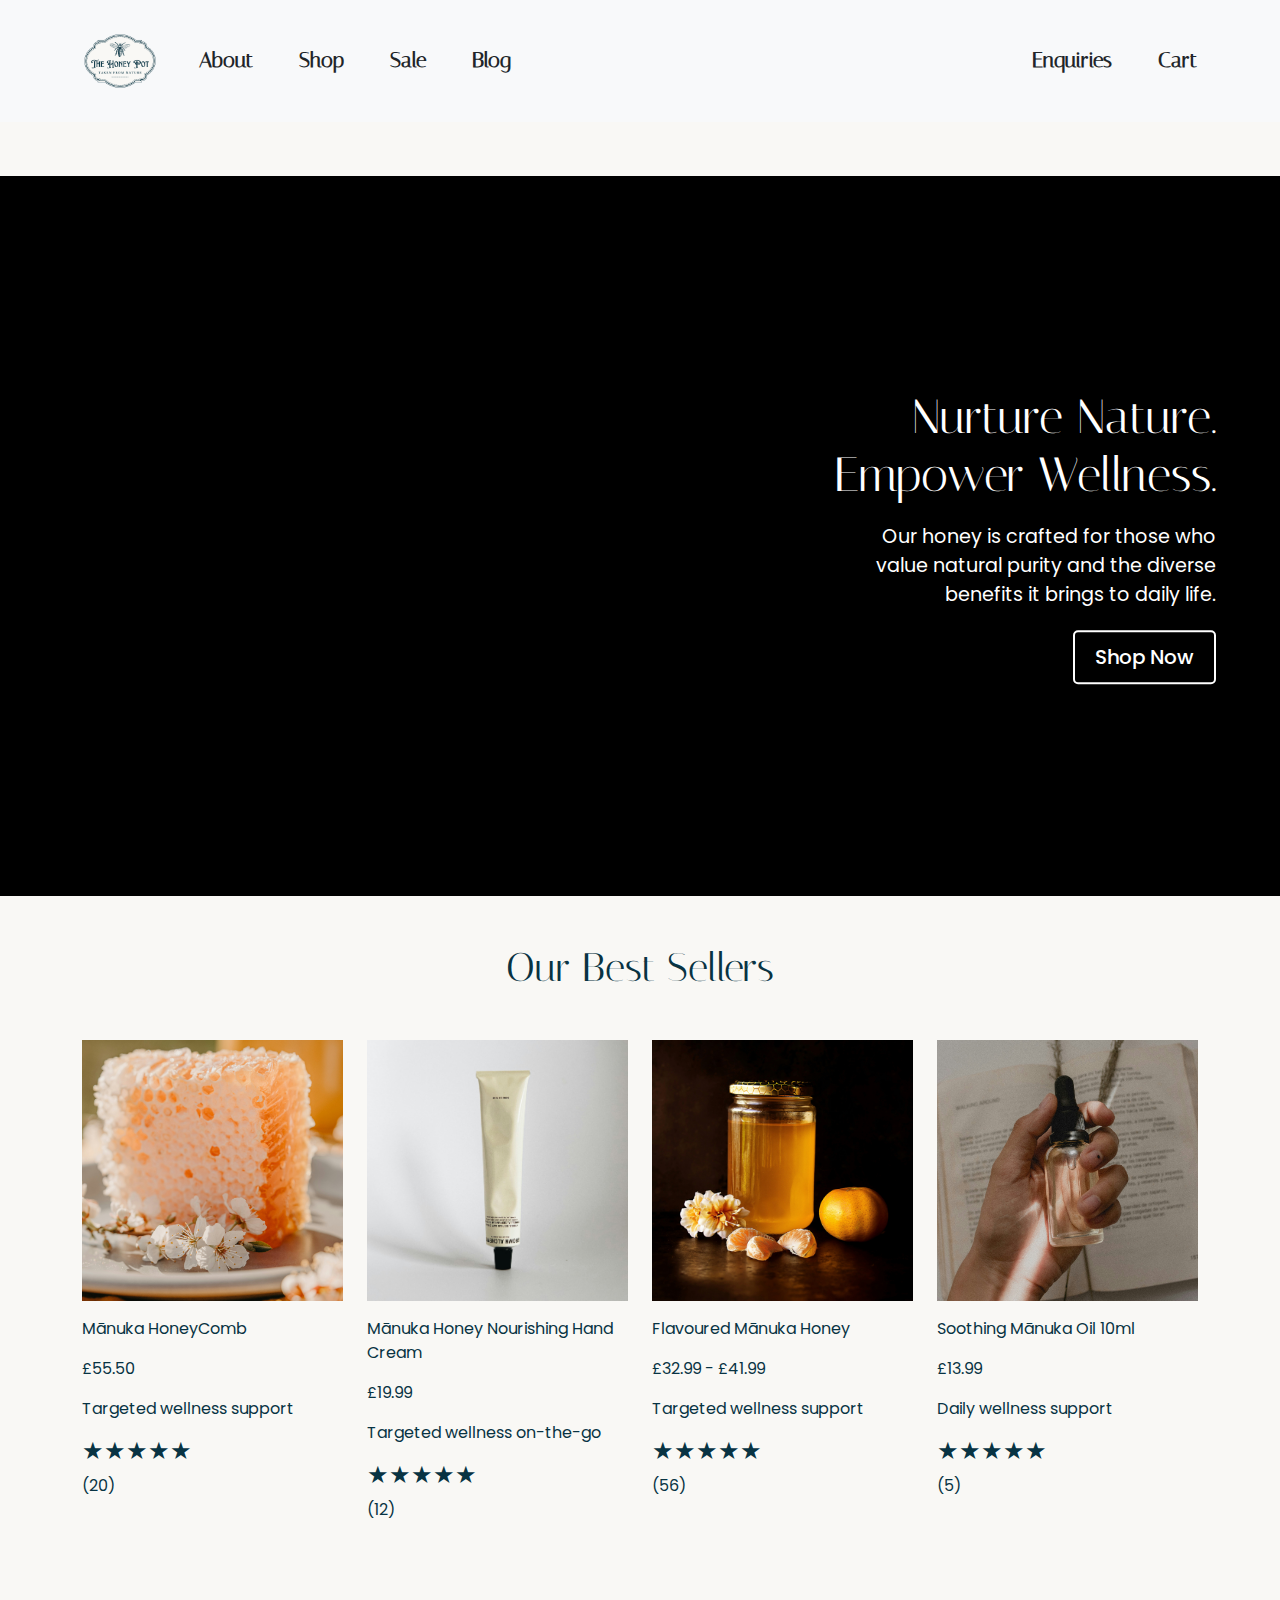
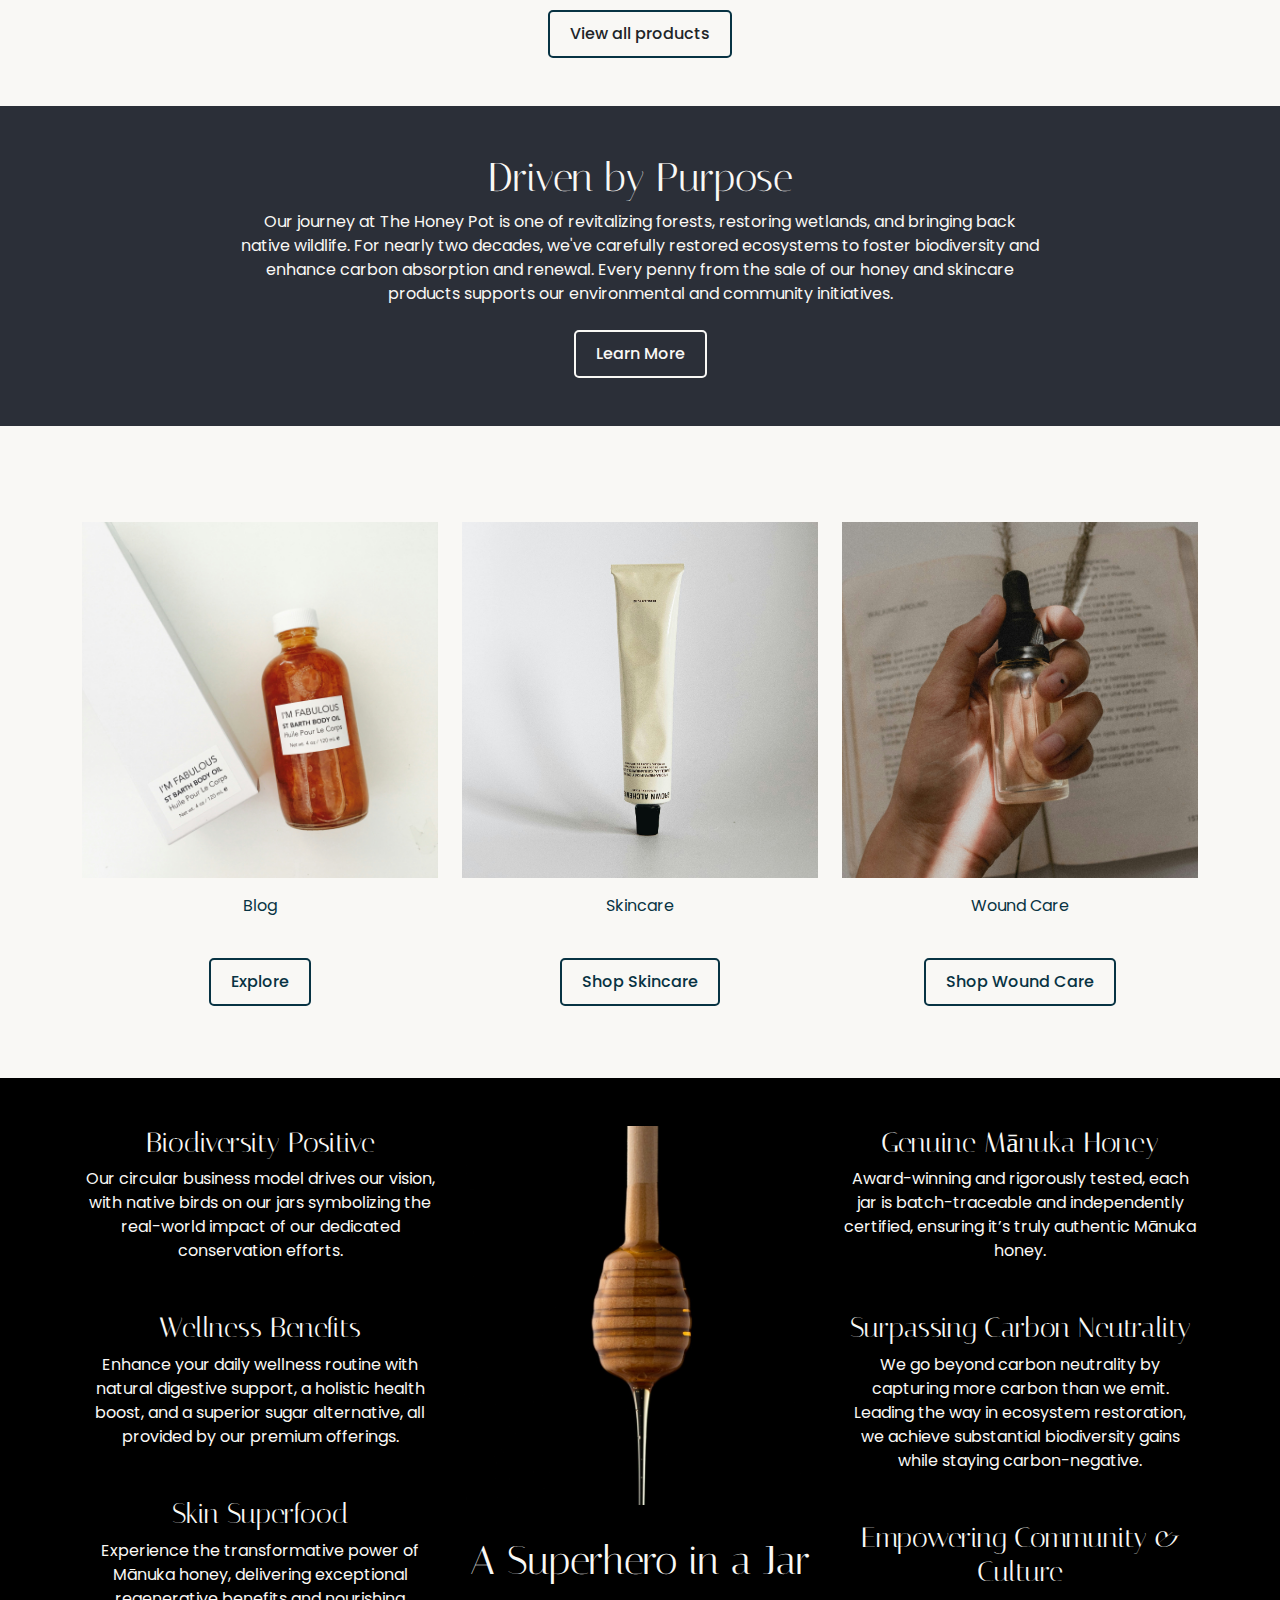
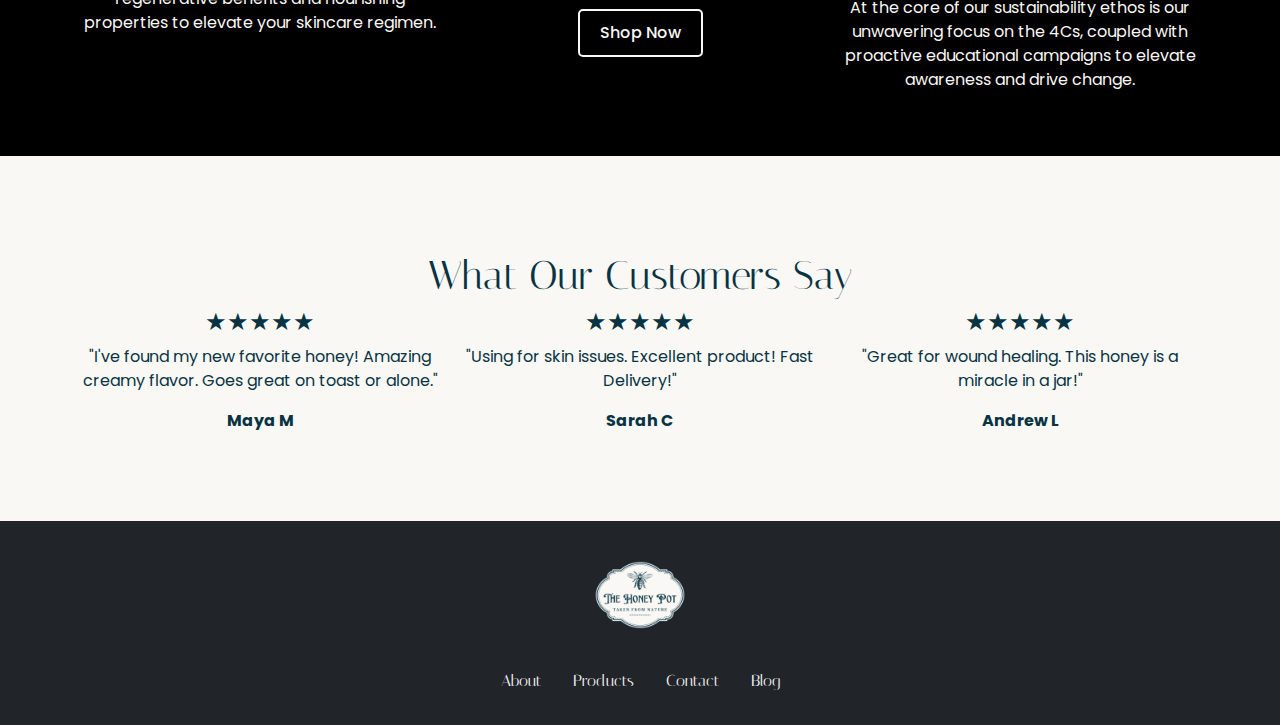
==== index.html @ 795b51a8 "Update index.html" ====
<!DOCTYPE html>
<html lang="en">

<head>
    <meta charset="UTF-8">
    <meta name="viewport" content="width=device-width, initial-scale=1.0">
    <link rel="icon" href="transparent-bee.png" type="image/png">
    <title>The Honey Pot</title>
    <link href="https://cdn.jsdelivr.net/npm/bootstrap@5.3.0/dist/css/bootstrap.min.css" rel="stylesheet">
    <link href="https://cdn.jsdelivr.net/npm/bootstrap-icons/font/bootstrap-icons.css" rel="stylesheet">
    <link rel="stylesheet" href="styles-global.css">
    <link rel="stylesheet" href="styles-home.css">
</head>

<body>
    <header class="bg-light fixed-top py-3">
        <nav class="navbar navbar-expand-lg container">
            <a class="navbar-brand" href="index.html">
                <img src="vintage-transparent.png" alt="Logo" class="img-fluid">
            </a>
            <button class="navbar-toggler" type="button" data-bs-toggle="collapse" data-bs-target="#navbarNav" aria-controls="navbarNav" aria-expanded="false" aria-label="Toggle navigation">
                <span class="navbar-toggler-icon"></span>
            </button>
            <div class="collapse navbar-collapse" id="navbarNav">
                <ul class="navbar-nav me-auto">
                    <li class="nav-item"><a class="nav-link text-dark" href="About.html"><strong>About</strong></a></li>
                    <li class="nav-item"><a class="nav-link text-dark" href="#shop"><strong>Shop</strong></a></li>
                    <li class="nav-item"><a class="nav-link text-dark" href="sale.html"><strong>Sale</strong></a></li>
                    <li class="nav-item"><a class="nav-link text-dark" href="FP.html"><strong>Blog</strong></a></li>
                </ul>
                <ul class="navbar-nav ms-auto">
                    <li class="nav-item"><a class="nav-link text-dark" href="Enquiries.html"><strong>Enquiries</strong></a></li>
                    <li class="nav-item"><a class="nav-link text-dark" href="cart.html"><strong>Cart</strong></a></li>
                </ul>
            </div>
        </nav>
    </header>
    
    <main class="mt-5 pt-5">
        
        <!-- Hero Section -->
        <section id="hero-section" class="video-hero">
            <video autoplay loop muted playsinline class="video-element">
                <source src="honey.mp4" type="video/mp4">
                Your browser does not support the video tag.
            </video>
            <div class="overlay-content">
                <h1>Nurture Nature. Empower Wellness.</h1>
                <p>Our honey is crafted for those who value natural purity and the diverse benefits it brings to daily life.</p>
                <button class="transparent-button">Shop Now</button>
            </div>
        </section>

        <!-- Best Sellers Section -->
<section id="shop" class="container text-center py-5">
    <h1 class="mb-4">Our Best Sellers</h1>
    <div class="row mt-5">
        <div class="col-md-3 mb-4 text-start product-container">
            <img src="honeycomb.jpg" alt="Manuka Honey" class="img-fluid">
            <p class="mt-3">Mānuka HoneyComb</p>
            <p>£55.50</p>
            <p>Targeted wellness support</p>
            <h4>★★★★★</h4><p>(20)</p>
        </div>
        <div class="col-md-3 mb-4 text-start product-container">
            <img src="images/hand-cream.jpg" alt="Kanuka Honey" class="img-fluid">
            <p class="mt-3">Mānuka Honey Nourishing Hand Cream</p>
            <p>£19.99</p>
            <p>Targeted wellness on-the-go</p>
            <h4>★★★★★</h4><p>(12)</p>
        </div>
        <div class="col-md-3 mb-4 text-start product-container">
            <img src="images/flavoured-honey.jpg" alt="Manuka Honey UMF 10+" class="img-fluid">
            <p class="mt-3">Flavoured Mānuka Honey</p>
            <p>£32.99 - £41.99</p>
            <p>Targeted wellness support</p>
            <h4>★★★★★</h4><p>(56)</p>
        </div>
        <div class="col-md-3 mb-4 text-start product-container">
            <img src="oil.jpg" alt="Manuka Oil" class="img-fluid">
            <p class="mt-3">Soothing Mānuka Oil 10ml</p>
            <p>£13.99</p>
            <p>Daily wellness support</p>
            <h4>★★★★★</h4><p>(5)</p>
        </div>
    </div>
    <div class="row mt-4">
        <div class="col-12">
            <button class="best-sellers-button mt-4">
                <a href="shop.html" class="text-decoration-none text-dark">View all products</a>
            </button>               
        </div>
    </div>
</section>

        <!-- Driven by Purpose Section -->
        <section id="driven-by-purpose" class="py-5">
            <div class="container">
                <h1>Driven by Purpose</h1>
                <p>
                    Our journey at The Honey Pot is one of revitalizing forests, restoring wetlands, and bringing back native wildlife.
                    For nearly two decades, we've carefully restored ecosystems to foster biodiversity and enhance carbon absorption
                    and renewal. Every penny from the sale of our honey and skincare products supports our environmental and community
                    initiatives.
                </p>
                <button class="purpose-button mt-4">Learn More</button>
            </div>
        </section> 

        <!-- Categories Section -->
<section id="categories" class="container text-center py-5 mt-5">
    <div class="row justify-content-center">
        <div class="col-md-4 mb-4 product-container">
            <img src="images/blog.jpg" alt="Blog" class="img-fluid">
            <p class="mt-3">Blog</p>
            <button class="transparent-button mt-4">Explore</button>
        </div>
        <div class="col-md-4 mb-4 product-container">
            <img src="hand-cream.jpg" alt="Skincare" class="img-fluid">
            <p class="mt-3">Skincare</p>
            <button class="transparent-button mt-4">Shop Skincare</button>
        </div>
        <div class="col-md-4 mb-4 product-container">
            <img src="oil.jpg" alt="Wound Care" class="img-fluid">
            <p class="mt-3">Wound Care</p>
            <button class="transparent-button mt-4">Shop Wound Care</button>
        </div>
    </div>
</section>


        <!-- Combined Features Section -->
        <section id="features" class="bg-dark text-light py-5">
            <div class="container">
                <div class="row text-center">
                    <div class="col-md-4">
                        <h3>Biodiversity Positive</h3>
                        <p>Our circular business model drives our vision, with native birds on our jars symbolizing the real-world impact of our dedicated conservation efforts.    </p>
                        
                        <h3 class="mt-5">Wellness Benefits</h3>
                        <p>Enhance your daily wellness routine with natural digestive support, a holistic health boost, and a superior sugar alternative, all provided by our premium offerings.</p>

                        <h3 class="mt-5">Skin Superfood</h3>
                        <p>Experience the transformative power of Mānuka honey, delivering exceptional regenerative benefits and nourishing properties to elevate your skincare regimen.</p>
                    </div>

                    <div class="col-md-4">
                        <img src="images/honey-drip.jpg" alt="Honey Jar" class="img-fluid mb-3"> <!-- Center Image -->
                        <h1 class="mt-3">A Superhero in a Jar</h1>
                        <button class="feature-button mt-3">Shop Now</button>
                    </div>

                    <div class="col-md-4">
                        <h3>Genuine Mānuka Honey</h3>
                        <p>Award-winning and rigorously tested, each jar is batch-traceable and independently certified, ensuring it’s truly authentic Mānuka honey.</p>
                        
                        <h3 class="mt-5">Surpassing Carbon Neutrality</h3>
                        <p>We go beyond carbon neutrality by capturing more carbon than we emit. Leading the way in ecosystem restoration, we achieve substantial biodiversity gains while staying carbon-negative.</p>

                        <h3 class="mt-5">Empowering Community & Culture</h3>
                        <p>At the core of our sustainability ethos is our unwavering focus on the 4Cs, coupled with proactive educational campaigns to elevate awareness and drive change.</p>
                    </div>
                </div>
            </div>
        </section>

        <!-- Reviews Section -->
        <section id="reviews" class="container text-center py-5 mt-5">
            <h1>What Our Customers Say</h1>
            <div class="row">
                <div class="col-md-4 mb-4">
                    <h4>★★★★★</h4>
                    <p>"I've found my new favorite honey! Amazing creamy flavor. Goes great on toast or alone."</p>
                    <p><strong>Maya M</strong></p>
                </div>
                <div class="col-md-4 mb-4">
                    <h4>★★★★★</h4>
                    <p>"Using for skin issues. Excellent product! Fast Delivery!"</p>
                    <p><strong>Sarah C</strong></p>
                </div>
                <div class="col-md-4 mb-4">
                    <h4>★★★★★</h4>
                    <p>"Great for wound healing. This honey is a miracle in a jar!"</p>
                    <p><strong>Andrew L</strong></p>
                </div>
            </div>
        </section>
    </main>

    <footer class="bg-dark text-light py-4">
        <div class="container text-center">
            <img src="images/vintage-transparent.png" alt="Company Logo" class="img-fluid mb-3" style="max-width: 100px;">
            <ul class="nav justify-content-center">
                <li class="nav-item"><a class="nav-link text-light" href="About.html">About</a></li>
                <li class="nav-item"><a class="nav-link text-light" href="#shop">Products</a></li>
                <li class="nav-item"><a class="nav-link text-light" href="Enquiries.html">Contact</a></li>
                <li class="nav-item"><a class="nav-link text-light" href="FP.html">Blog</a></li>
            </ul>
        </div>
    </footer>

    <script src="https://cdn.jsdelivr.net/npm/bootstrap@5.3.0/dist/js/bootstrap.bundle.min.js"></script>
    <script src="script.js"></script>
</body>

</html>
---- styles-global.css ----
@import url('https://fonts.googleapis.com/css2?family=Italiana:wght@400;700&display=swap');
@import url('https://fonts.googleapis.com/css2?family=Poppins:wght@400;600&family=Italiana:wght@400;700&display=swap');

* {
    margin: 0;
    padding: 0;
    box-sizing: border-box;
}

/* Global Font Changes */
body {
    font-family: 'Italiana', serif; /* Italiana for body text */
    color: #083343;
    background-color: #f9f8f5;
    padding-top: 80px; /* Adjust this value based on the actual height of your navbar */
}

/* Font adjustments for paragraphs */
p {
    font-family: 'Poppins', sans-serif; /* Set Poppins for all p tags */
}

/* Button styles with Poppins font */
button, .best-sellers-button, .transparent-button, .feature-button, .purpose-button {
    font-family: 'Poppins', sans-serif; /* Poppins for button text */
    font-size: 16px; /* Ensure button text is legible */
    font-weight: 500; /* Ensure buttons have a medium weight */
}

/* Header Navigation Bar Styling */
header {
    background-color: #f9f8f5;
    z-index: 1000; /* Ensure header is above other elements */
}

header .navbar {
    display: flex;
    justify-content: space-between;
    align-items: center;
    max-width: 1200px;
    margin: 0 auto;
    padding: 0 20px;
}

header .navbar-toggler {
    margin-right: 20px;
}

header .navbar-brand img {
    max-height: 80px;
    width: auto;
    margin-left: 20px;
}

header .navbar-nav {
    align-items: center;
    text-align: center;
}

header .navbar-nav li {
    margin: 0 15px;
}

header .navbar-nav li a {
    color: #083343;
    text-decoration: none;
    font-size: 1.3em;
    transition: color 0.3s ease;
}

header .navbar-nav li a:hover {
    color: #2b7a78;
}

/* Video Hero Section Styling */
.video-hero {
    position: relative;
    width: 100%;
    height: 0;
    padding-bottom: 56.25%; /* This maintains a 16:9 aspect ratio */
    overflow: hidden;
    background-color: #000; /* Fallback color in case the video doesn't load */
}

.video-element {
    position: absolute;
    top: 50%;
    left: 50%;
    width: 100%;
    height: 100%;
    object-fit: cover;
    transform: translate(-50%, -50%);
    clip-path: inset(0px 0px 40px 0px); /* Adjust the bottom value (40px) to hide the watermark */
    z-index: 1;
}

/* Full-Image Overlay for Hero Section */
.video-hero::before {
    content: '';
    position: absolute;
    top: 0;
    left: 0;
    width: 100%;
    height: 100%;
    background: rgba(0, 0, 0, 0.4); /* Semi-transparent black overlay */
    z-index: 2;
}

.overlay-content {
    position: absolute;
    top: 50%;
    right: 5%;
    transform: translateY(-50%);
    color: white;
    text-align: right;
    z-index: 3; /* Above the overlay */
    max-width: 30%;
}

.overlay-content h1 {
    font-size: 3rem;
    margin-bottom: 20px;
    font-weight: 400;
}

.overlay-content p {
    font-size: 1.2rem;
    margin-bottom: 20px;
    line-height: 1.5;
}

.overlay-content button {
    padding: 10px 20px;
    font-size: 1.25rem;
    border: 2px solid white;
    background-color: transparent;
    color: white;
    cursor: pointer;
    transition: background-color 0.3s, color 0.3s;
    font-family: 'Poppins', sans-serif; /* Poppins for button text */
}

.overlay-content button:hover {
    background-color: white;
    color: black;
    border: none;
}

/* Best Sellers Button Styling */
.best-sellers-button {
    background-color: transparent;
    color: #083343;
    border: 2px solid #083343;
    padding: 10px 20px;
    border-radius: 5px;
    cursor: pointer;
    transition: background-color 0.3s, color 0.3s, border-color 0.3s;
    font-family: 'Poppins', sans-serif; /* Poppins for button text */
}

.best-sellers-button:hover {
    background-color: #083343;
    color: #f9f8f5;
    border: 2px solid #083343;
}

/* Transparent Button Styling */
.transparent-button {
    background-color: transparent;
    color: #083343;
    border: 2px solid #083343;
    padding: 10px 20px;
    border-radius: 5px;
    cursor: pointer;
    transition: background-color 0.3s, color 0.3s, border-color 0.3s;
    font-family: 'Poppins', sans-serif; /* Poppins for button text */
}

.transparent-button:hover {
    background-color: #083343;
    color: #ffffff;
    border: 2px solid #083343;
}

/* Features Section Styling */
#features {
    background-color: #000000 !important; /* Black background with !important */
    color: #f9f8f5 !important; /* White text color */
    padding: 50px 0;
}

#features h3,
#features p {
    color: #f9f8f5; /* Set the text color to white */
}

#features .text-center img {
    max-width: 100%; /* Ensure the image does not exceed its container */
    height: auto;
}

/* Feature Button Styling */
.feature-button {
    background-color: transparent;
    color: #f9f8f5;
    border: 2px solid #f9f8f5;
    padding: 10px 20px;
    border-radius: 5px;
    cursor: pointer;
    transition: background-color 0.3s, color 0.3s, border-color 0.3s;
    font-family: 'Poppins', sans-serif; /* Poppins for button text */
}

.feature-button:hover {
    background-color: #083343;
    color: #f9f8f5;
    border: 2px solid #083343;
}

/* Driven by Purpose Section Styling */
#driven-by-purpose {
    background-color: #2b2f38 !important; /* Use the same dark background color as "A Journey with Nature" */
    color: #f9f8f5 !important; /* Light text color */
    padding: 50px 20px 0;
    text-align: center;
}

#driven-by-purpose p {
    max-width: 800px; /* Constrain paragraph width */
    margin: 0 auto; /* Center the paragraph */
}

/* Purpose Button Styling */
.purpose-button {
    background-color: transparent;
    color: #f9f8f5;
    border: 2px solid #f9f8f5;
    padding: 10px 20px;
    border-radius: 5px;
    cursor: pointer;
    transition: background-color 0.3s, color 0.3s, border-color 0.3s;
    font-family: 'Poppins', sans-serif; /* Poppins for button text */
}

.purpose-button:hover {
    background-color: #083343;
    color: #ffffff;
    border: 2px solid #083343;
}

/* Responsive Adjustments */
@media (max-width: 768px) {
    header .navbar {
        padding: 0 20px;
    }

    header .navbar-nav {
        flex-direction: column;
        align-items: center;
    }

    header .navbar-nav li {
        margin: 5px 0;
    }

    .overlay-content {
        max-width: 60%;
        right: 5%;
    }

    .overlay-content h1 {
        font-size: 2rem;
    }

    .overlay-content p {
        font-size: 1rem;
    }

    .overlay-content button {
        padding: 8px 16px;
        font-size: 1rem;
    }

    footer ul {
        flex-direction: column;
    }

    footer ul li {
        margin: 5px 0;
    }

    #features .text-center img {
        margin-bottom: 20px;
    }

    #features .text-start,
    #features .text-center {
        text-align: center;
        padding-bottom: 20px;
    }

    #driven-by-purpose .text-center {
        padding-bottom: 20px;
    }
}

@media (max-width: 480px) {
    .video-hero {
        padding-bottom: 75%; /* Adjusts to ensure video covers smaller screens */
    }

    .overlay-content {
        max-width: 90%;
        padding: 10px;
        right: 5%;
    }

    .overlay-content h1 {
        font-size: 1.5rem;
    }

    .overlay-content p {
        font-size: 0.875rem;
    }

    .overlay-content button {
        padding: 6px 12px;
        font-size: 0.875rem;
    }
    
    #features .row {
        margin-bottom: 30px;
    }

    #driven-by-purpose {
        padding: 30px 15px;
    }
}
---- styles-home.css ----
/* Home Page Hero Section */
#home-hero {
    background-image: url('home-hero.jpg');
    background-size: cover;
    background-position: center;
    height: 600px;
    display: flex;
    align-items: center;
    justify-content: center;
    color: #fff;
}

#home-hero h1 {
    font-size: 4em;
    text-align: center;
    padding: 20px;
    background-color: rgba(0, 0, 0, 0.5);
}

/* Home Page Features Section */
#home-features {
    padding: 50px 20px;
    background-color: #f9f8f5;
    text-align: center;
}

#home-features h2 {
    font-size: 2.5em;
    margin-bottom: 30px;
}

#home-features .feature {
    margin-bottom: 30px;
}

#home-features .feature img {
    width: 100%;
    height: auto;
}

/* Container for product images */
.product-container {
    position: relative; /* Ensure positioning context for the hover effect */
    overflow: hidden; /* Hide overflow when scaling */
}

/* Product images */
.product-container img {
    transition: transform 0.3s ease; /* Smooth transition for the scale effect */
}

/* Enlarge effect on hover */
.product-container:hover img {
    transform: scale(1.1); /* Scale image to 110% of its original size */
}

/* Home Page Responsive Adjustments */
@media (max-width: 768px) {
    #home-hero h1 {
        font-size: 2.5em;
    }
}

@media (max-width: 480px) {
    #home-hero h1 {
        font-size: 1.8em;
    }

    #home-features h2 {
        font-size: 2em;
    }
}

/* Responsive adjustments */
@media (max-width: 768px) {
    #home-hero .transparent-button,
    #home-features .transparent-button {
        font-size: 14px;
        padding: 8px 16px;
    }
}

@media (max-width: 480px) {
    #home-hero .transparent-button,
    #home-features .transparent-button {
        font-size: 12px;
        padding: 6px 12px;
    }
}
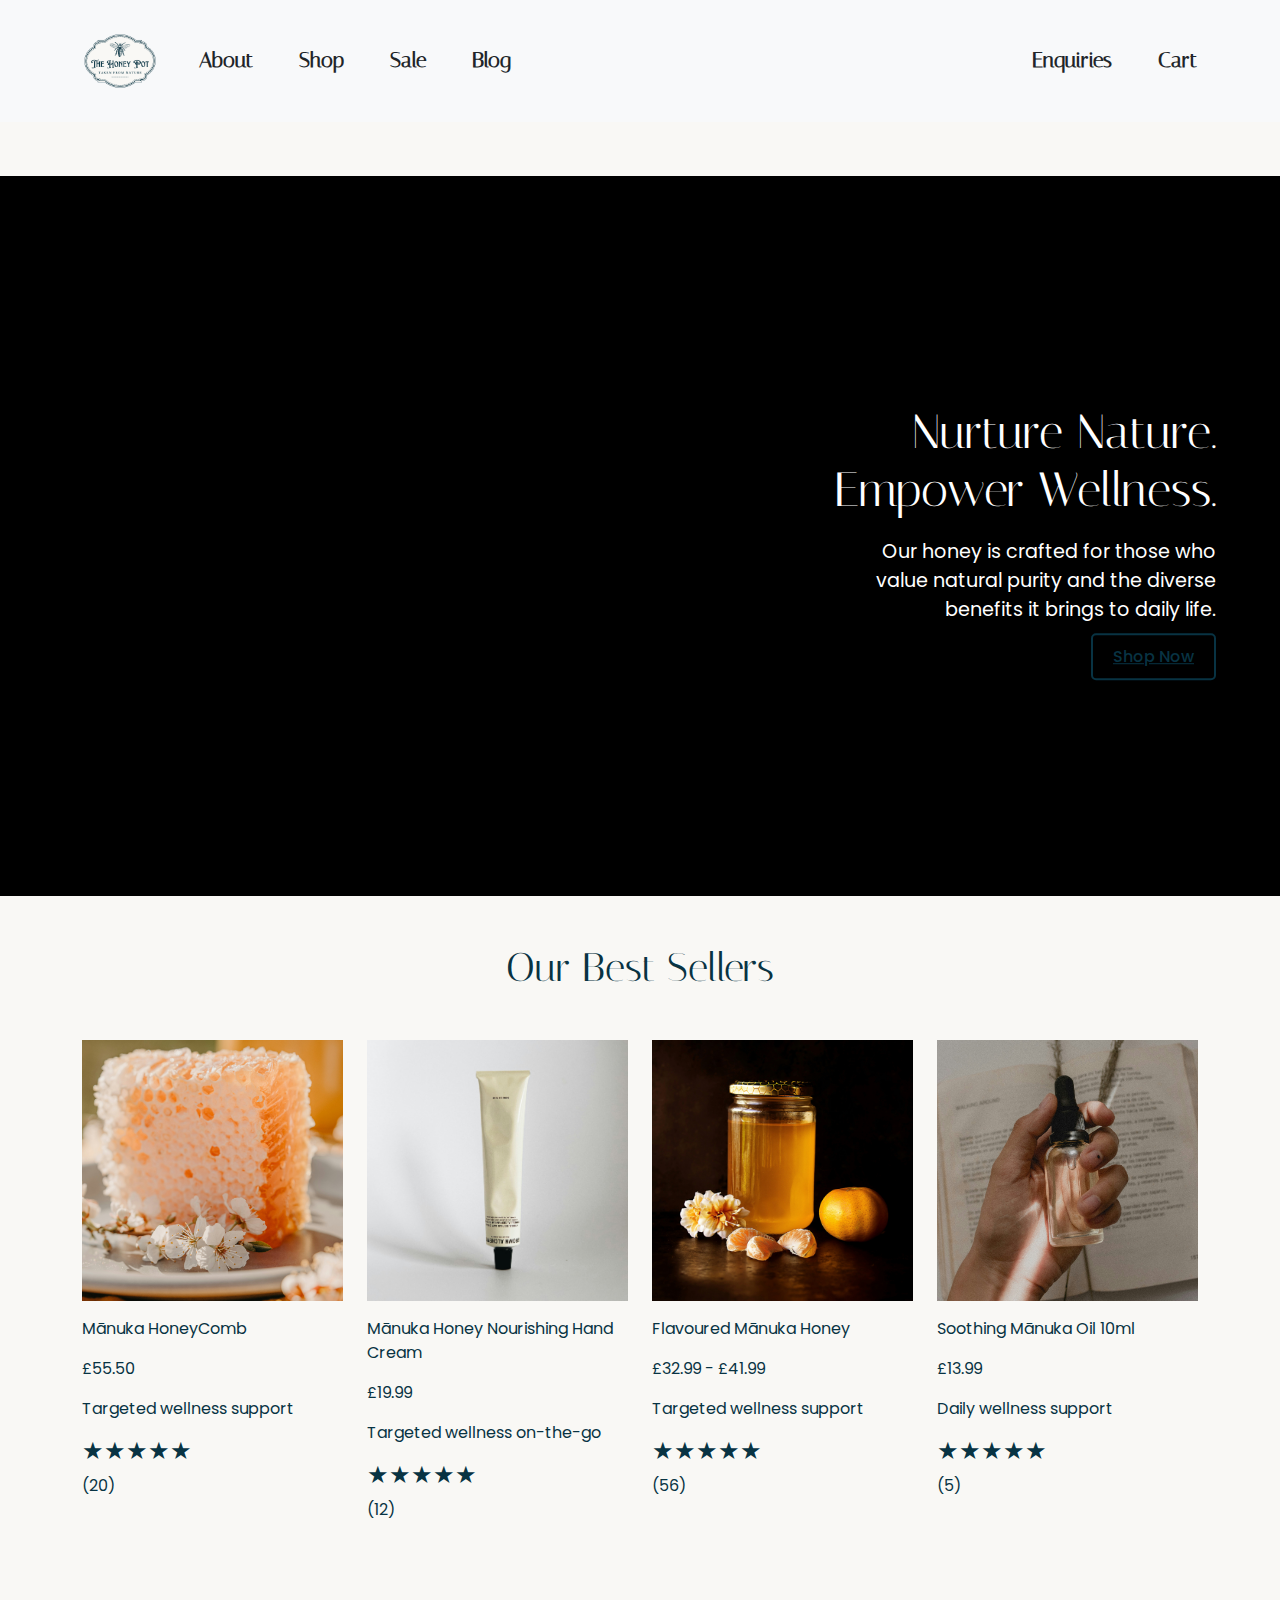
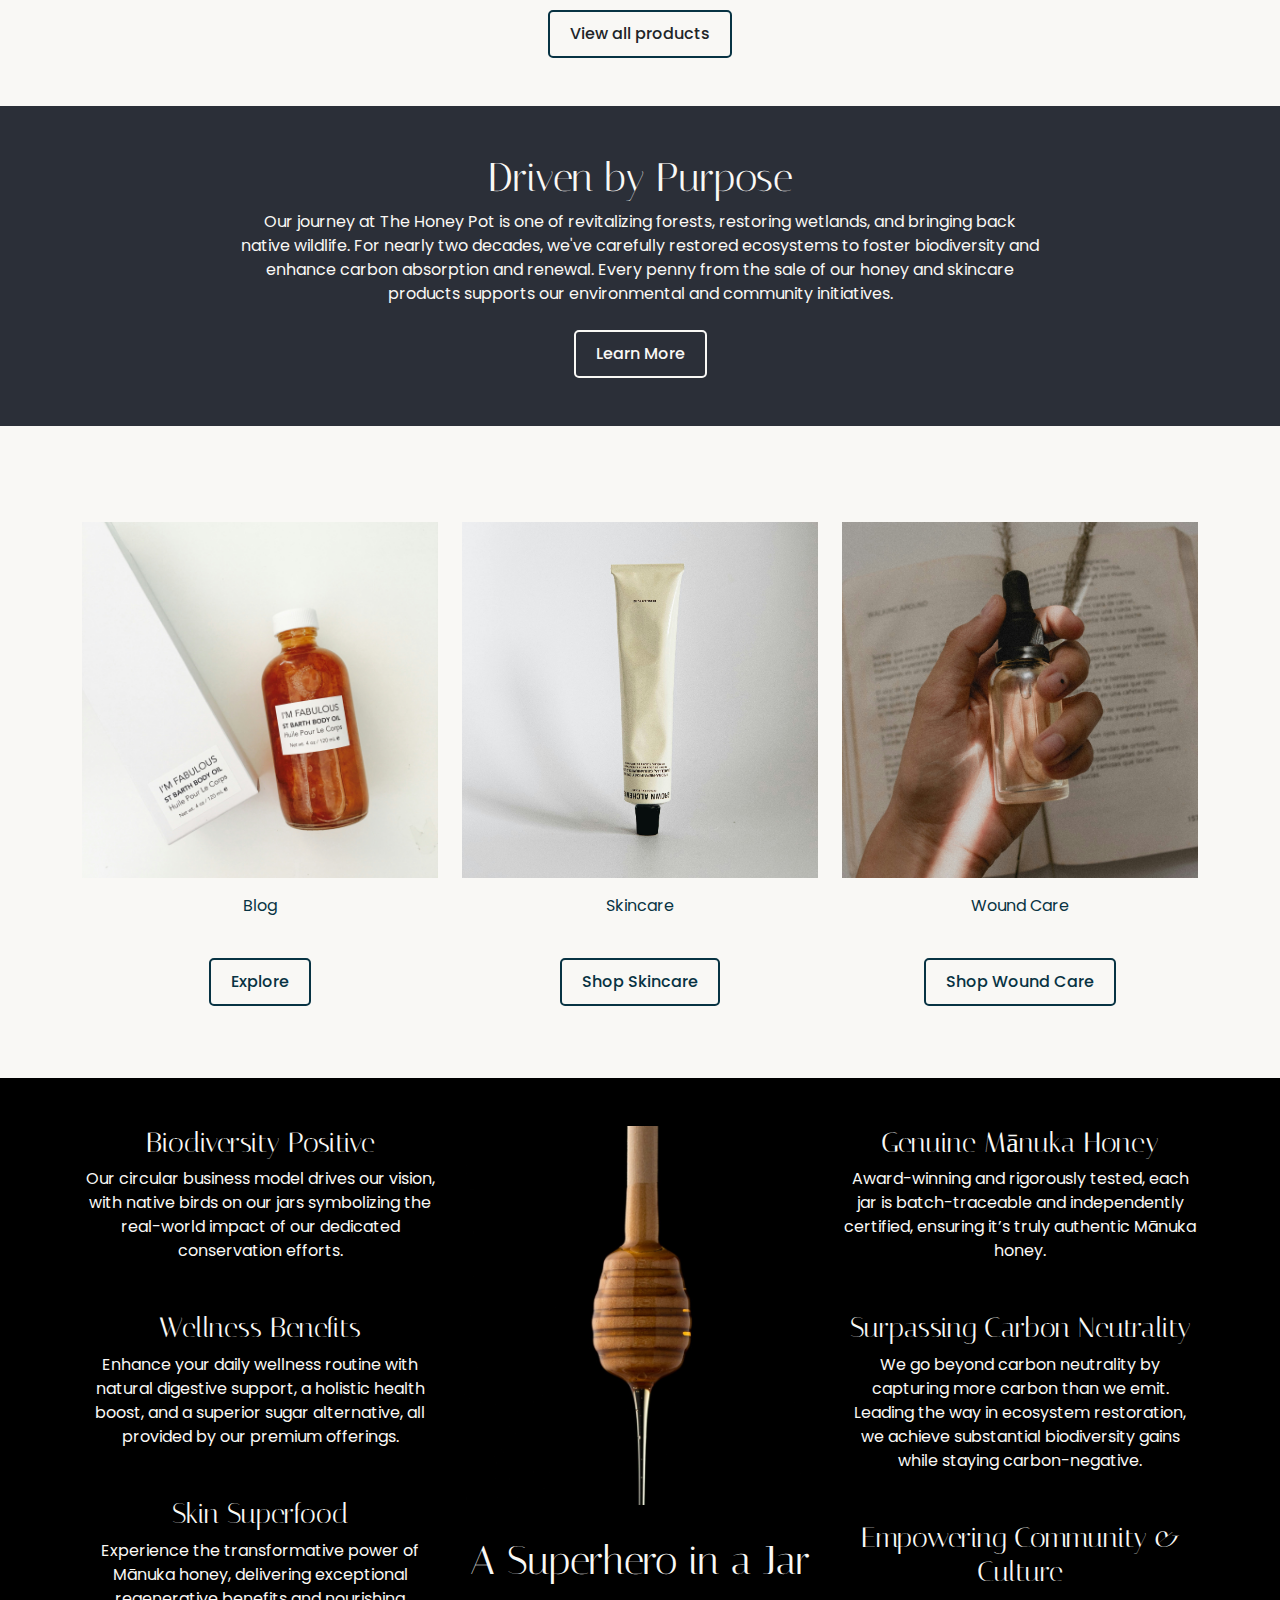
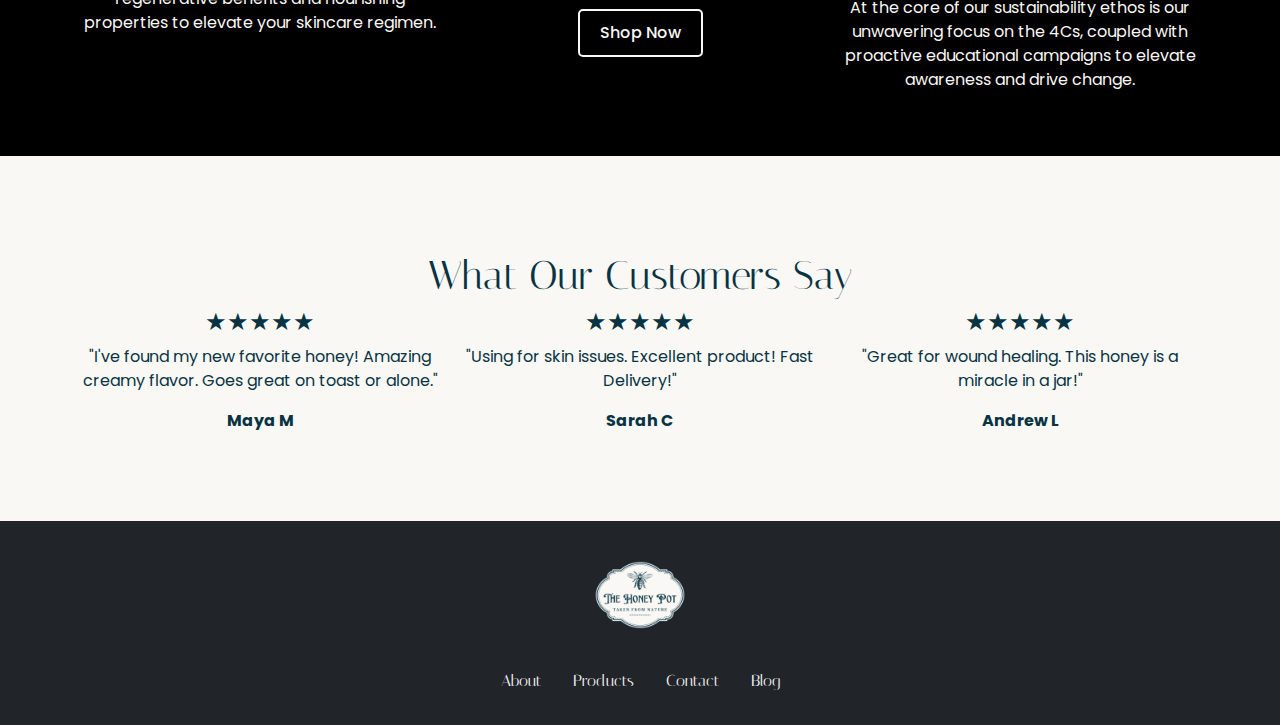
==== commit 0f027d5a: "Update index.html" ====
--- a/index.html
+++ b/index.html
@@ -4,7 +4,7 @@
 <head>
     <meta charset="UTF-8">
     <meta name="viewport" content="width=device-width, initial-scale=1.0">
-    <link rel="icon" href="transparent-bee.png" type="image/png">
+    <link rel="icon" href="images/transparent-bee.png" type="image/png">
     <title>The Honey Pot</title>
     <link href="https://cdn.jsdelivr.net/npm/bootstrap@5.3.0/dist/css/bootstrap.min.css" rel="stylesheet">
     <link href="https://cdn.jsdelivr.net/npm/bootstrap-icons/font/bootstrap-icons.css" rel="stylesheet">
@@ -16,7 +16,7 @@
     <header class="bg-light fixed-top py-3">
         <nav class="navbar navbar-expand-lg container">
             <a class="navbar-brand" href="index.html">
-                <img src="vintage-transparent.png" alt="Logo" class="img-fluid">
+                <img src="images/vintage-transparent.png" alt="Logo" class="img-fluid">
             </a>
             <button class="navbar-toggler" type="button" data-bs-toggle="collapse" data-bs-target="#navbarNav" aria-controls="navbarNav" aria-expanded="false" aria-label="Toggle navigation">
                 <span class="navbar-toggler-icon"></span>
@@ -47,7 +47,7 @@
             <div class="overlay-content">
                 <h1>Nurture Nature. Empower Wellness.</h1>
                 <p>Our honey is crafted for those who value natural purity and the diverse benefits it brings to daily life.</p>
-                <button class="transparent-button">Shop Now</button>
+            <a class="transparent-button" href="shop.html">Shop Now</a>
             </div>
         </section>
 
@@ -56,7 +56,7 @@
     <h1 class="mb-4">Our Best Sellers</h1>
     <div class="row mt-5">
         <div class="col-md-3 mb-4 text-start product-container">
-            <img src="honeycomb.jpg" alt="Manuka Honey" class="img-fluid">
+            <img src="images/honeycomb.jpg" alt="Manuka Honey" class="img-fluid">
             <p class="mt-3">Mānuka HoneyComb</p>
             <p>£55.50</p>
             <p>Targeted wellness support</p>
@@ -116,7 +116,7 @@
             <button class="transparent-button mt-4">Explore</button>
         </div>
         <div class="col-md-4 mb-4 product-container">
-            <img src="hand-cream.jpg" alt="Skincare" class="img-fluid">
+            <img src="images/hand-cream.jpg" alt="Skincare" class="img-fluid">
             <p class="mt-3">Skincare</p>
             <button class="transparent-button mt-4">Shop Skincare</button>
         </div>
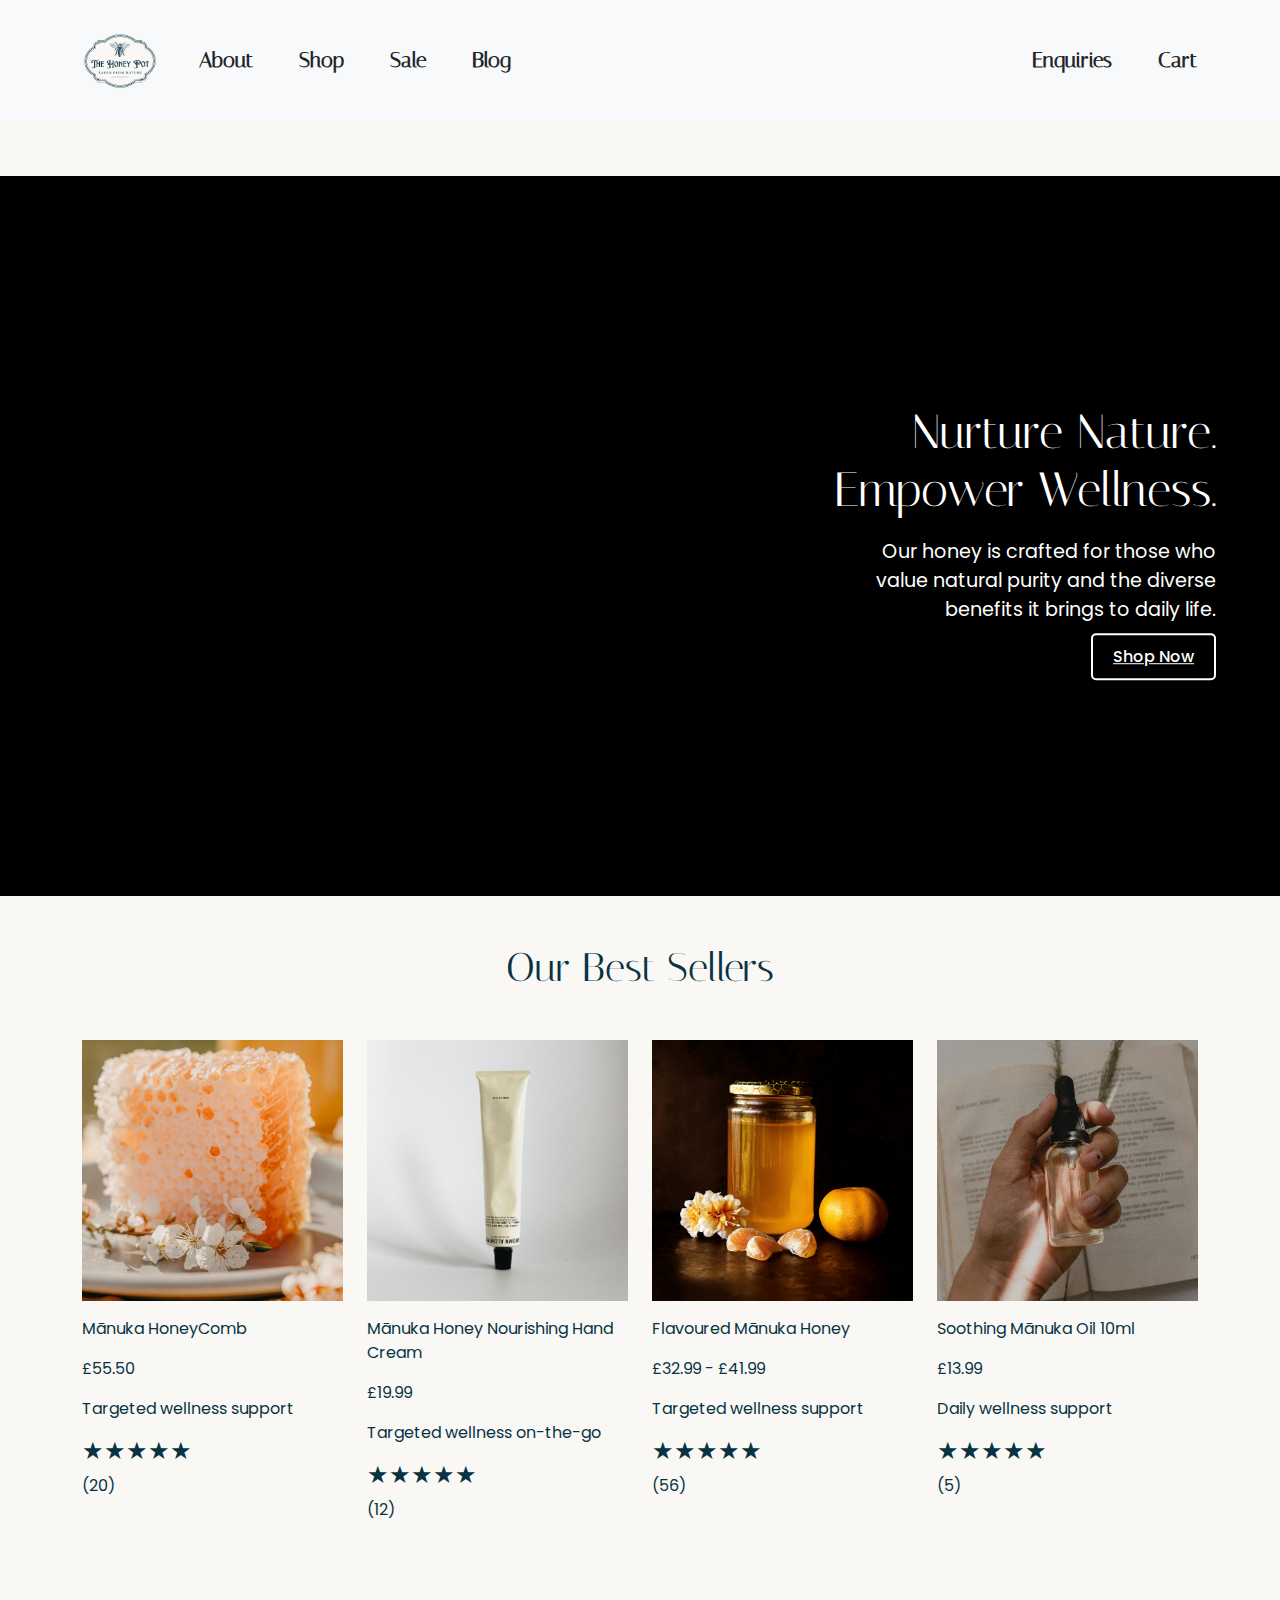
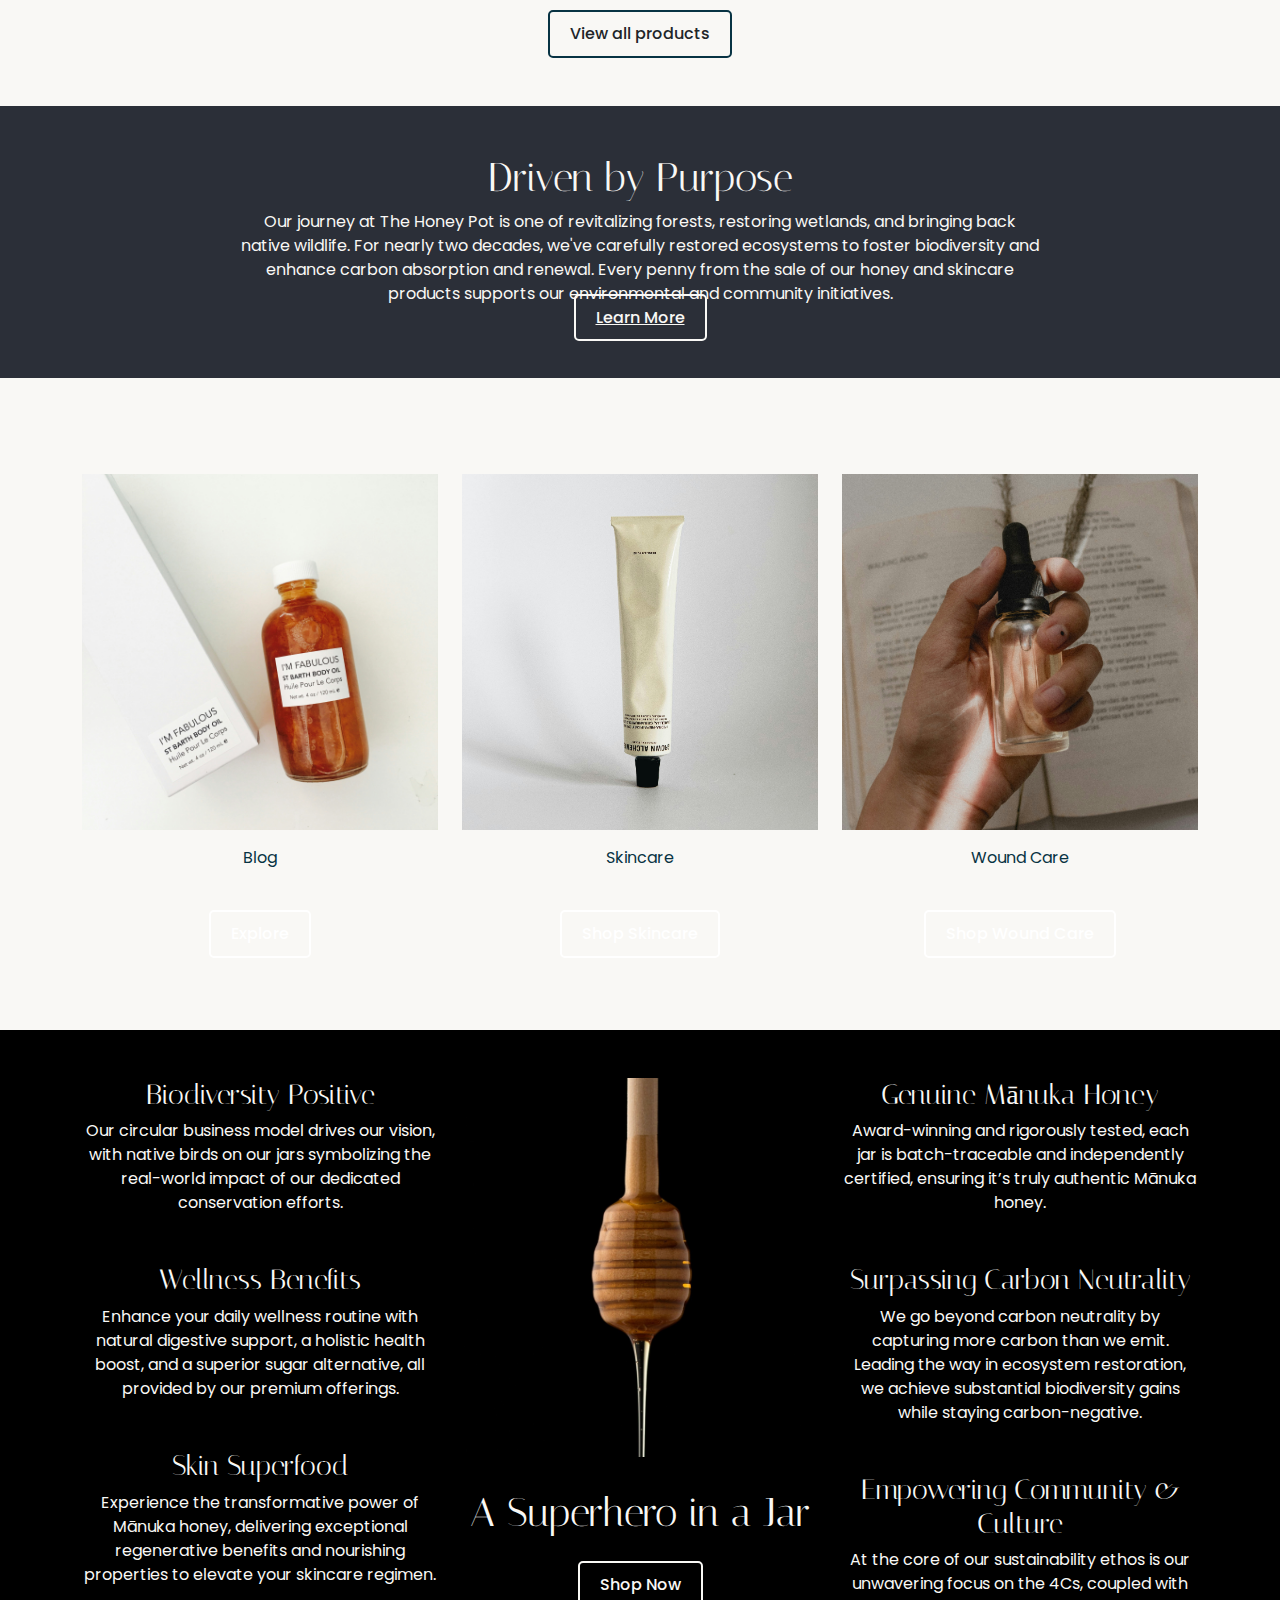
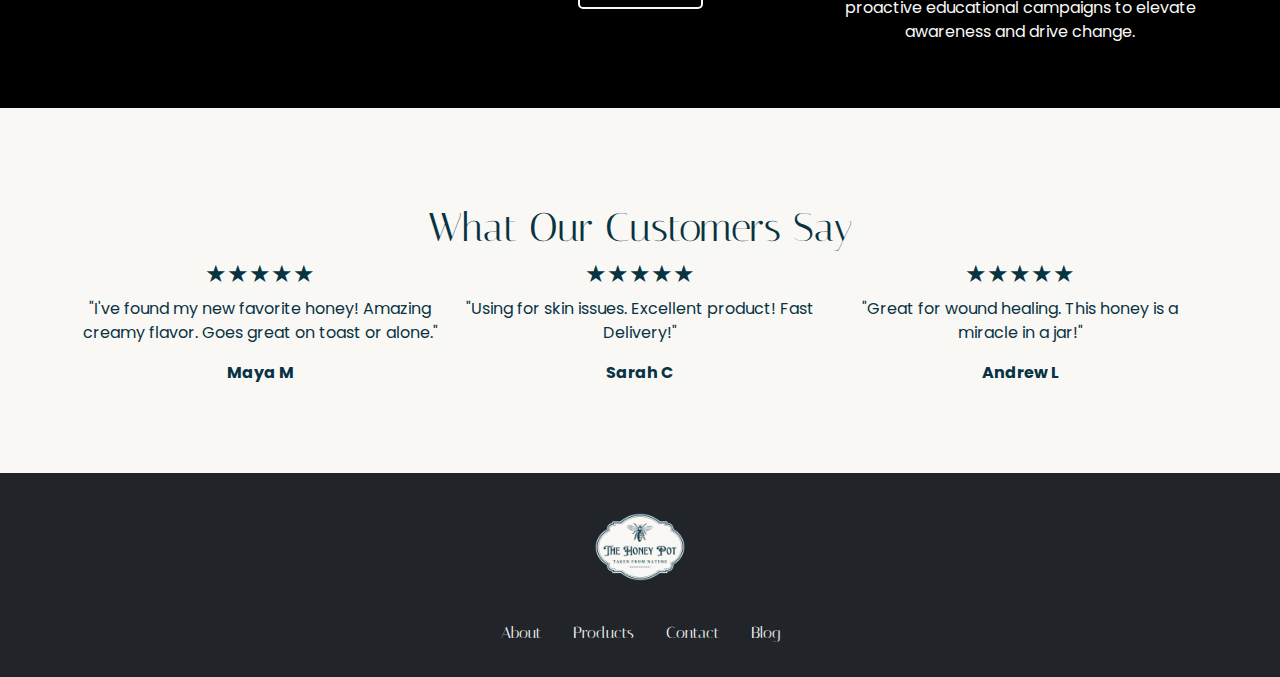
==== commit d7809a9d: "Update index.html" ====
--- a/index.html
+++ b/index.html
@@ -9,7 +9,7 @@
     <link href="https://cdn.jsdelivr.net/npm/bootstrap@5.3.0/dist/css/bootstrap.min.css" rel="stylesheet">
     <link href="https://cdn.jsdelivr.net/npm/bootstrap-icons/font/bootstrap-icons.css" rel="stylesheet">
     <link rel="stylesheet" href="styles-global.css">
-    <link rel="stylesheet" href="styles-home.css">
+    <link rel="stylesheet" href="styles-about.css">
 </head>
 
 <body>
@@ -103,7 +103,7 @@
                     and renewal. Every penny from the sale of our honey and skincare products supports our environmental and community
                     initiatives.
                 </p>
-                <button class="purpose-button mt-4">Learn More</button>
+                <a href="About.html" class="purpose-button mt-4">Learn More</a>
             </div>
         </section> 
 
--- a/styles-global.css
+++ b/styles-global.css
@@ -167,8 +167,8 @@
 /* Transparent Button Styling */
 .transparent-button {
     background-color: transparent;
-    color: #083343;
-    border: 2px solid #083343;
+    color: #ffffff;
+    border: 2px solid #ffffff;
     padding: 10px 20px;
     border-radius: 5px;
     cursor: pointer;
--- a/styles-about.css
+++ b/styles-about.css
@@ -0,0 +1,247 @@
+    /* Main Content Styling */
+    main {
+        margin-top: 130px; /* Adjust as needed for this specific page */
+    }
+
+    /* Hero Image Section */
+    #hero-image img {
+        width: 100%;
+        height: auto;
+        display: block;
+        object-fit: cover;
+    }
+
+    /* Text Sections */
+    .our-story {
+        background-color: #083343;
+        color: #f9f8f5;
+        padding: 100px 20px;
+        text-align: center;
+    }
+
+    .our-story h1, .text-section h2 {
+        font-size: 2.5em;
+        margin-bottom: 20px;
+        font-family: 'Italiana', serif; /* Italiana for headers */
+    }
+
+    .our-story p, .history-section p, .sustainability-section p {
+        font-family: 'Poppins', sans-serif; /* Set Poppins for all p tags */
+        font-size: 1.2em;
+        line-height: 1.6;
+        margin: 0 auto;
+        max-width: 800px;
+    }
+
+    /* Roots in Reverence  */
+    #roots-in-reverence {
+        background-color: #FFFFFF;
+        color: #083343;
+        padding: 100px 20px;
+        text-align: center;
+    }
+
+    /* Guadians of the Earth Section */
+    #guardians-of-earth {
+        background-color: #083343;
+        color: #f9f8f5;
+        padding: 100px 20px;
+        text-align: center
+    }
+
+    #roots-in-reverence h1, #guardians-of-earth h1 {
+        font-family: 'Italiana', serif; /* Italiana for headers */
+    }
+
+    #roots-in-reverence p, #guardians-of-earth p {
+        font-family: 'Poppins', sans-serif; /* Poppins for text */
+        font-size: 1.2em;
+        line-height: 1.6;
+        margin: 0 auto;
+        max-width: 800px;
+    }
+
+    /* Image Columns Section */
+    .image-columns-section {
+        padding: 0;
+    }
+
+    .image-columns-section .container {
+        padding-left: 0;
+        padding-right: 0;
+        max-width: 100%;
+    }
+
+    .image-columns-section .row {
+        margin-left: 0;
+        margin-right: 0;
+        display: flex;
+    }
+
+    .image-columns-section .col-md-6 {
+        padding-left: 0;
+        padding-right: 0;
+        flex: 1;
+    }
+
+    .image-columns-section h2 {
+        font-family: 'Italiana', serif; /* Italiana for column headers */
+    }
+
+    .image-columns-section p {
+        font-family: 'Poppins', sans-serif; /* Poppins for column text */
+    }
+
+    /* Product images */
+    .product-container {
+        position: relative; /* Ensure positioning context for the hover effect */
+        overflow: hidden; /* Hide overflow when scaling */
+    }
+
+    .product-container img {
+        transition: transform 0.3s ease; /* Smooth transition for the scale effect */
+    }
+
+    /* Enlarge effect on hover */
+    .product-container:hover img {
+        transform: scale(1.1); /* Scale image to 110% of its original size */
+    }
+
+    /* Video Section */
+    .video-section {
+        padding: 0;
+        width: 100%;
+        overflow: hidden;
+    }
+
+    .video-container {
+        width: 100%;
+        height: 500px; /* Same height as images */
+        position: relative;
+        overflow: hidden;
+    }
+
+    .video-element {
+        position: absolute;
+        top: 50%;
+        left: 50%;
+        min-width: 100%;
+        min-height: 100%;
+        width: auto;
+        height: auto;
+        transform: translateX(-50%) translateY(-50%);
+        object-fit: cover;
+    }
+
+    /* Honey Comparison Section */
+    #honey-comparison {
+        padding: 100px 20px;
+        background-color: #f9f8f5;
+    }
+
+    #honey-comparison h2 {
+        color: #083343;
+        margin-bottom: 30px;
+        font-family: 'Italiana', serif; /* Italiana for section header */
+    }
+
+    #honey-comparison .col-md-6 {
+        padding: 0 15px;
+    }
+
+    #honey-comparison .list-unstyled {
+        padding-left: 0;
+        padding-right: 0;
+    }
+
+    .list-unstyled {
+        padding-left: 20px;
+        padding-right: 20px;
+    }
+
+    .list-item {
+        margin-bottom: 18px;
+        font-size: 1.2em;
+        line-height: 1.6;
+        position: relative;
+        padding-left: 40px;
+        text-align: left;
+        font-family: 'Poppins', sans-serif; /* Poppins for list items */
+    }
+
+    .list-item:before {
+        content: attr(data-icon);
+        position: absolute;
+        left: 0;
+        top: 0.2em;
+        font-size: 1.4em;
+        line-height: 1.4em;
+    }
+
+    .list-item[data-icon="&#10060;"]:before {
+        color: #D62828;
+    }
+
+    .list-item[data-icon="&#10004;"]:before {
+        color: #2b7a78;
+    }
+
+    /* Responsive adjustments */
+    @media (max-width: 768px) {
+        .image-columns-section .col-md-6,
+        .video-section .ratio {
+            margin-bottom: 20px;
+        }
+
+        .image-columns-section img,
+        .video-section .ratio {
+            max-height: 300px; /* Adjust for smaller screens */
+        }
+        
+        .text-section h1, .text-section h2 {
+            font-size: 2em;
+        }
+
+        .text-section p, .history-section p, .sustainability-section p {
+            font-size: 1em;
+            padding-left: 10px;
+            padding-right: 10px;
+        }
+
+        #honey-comparison .col-md-6 {
+            margin-bottom: 40px;
+        }
+
+        .list-item {
+            font-size: 1em;
+        }
+
+        footer ul {
+            flex-direction: column;
+        }
+
+        footer ul li {
+            margin: 5px 0;
+        }
+    }
+
+    /* Additional responsive adjustments for very small screens */
+    @media (max-width: 480px) {
+        .video-container,
+        .image-columns-section img {
+            height: 200px; /* Further adjust for very small screens */
+        }
+
+        .text-section, #roots-in-reverence, #guardians-of-earth, #honey-comparison {
+            padding: 50px 10px;
+        }
+
+        .text-section h1, .text-section h2 {
+            font-size: 1.8em;
+        }
+
+        .image-columns-section img,
+        .video-section .ratio {
+            max-height: 200px;
+        }
+    }
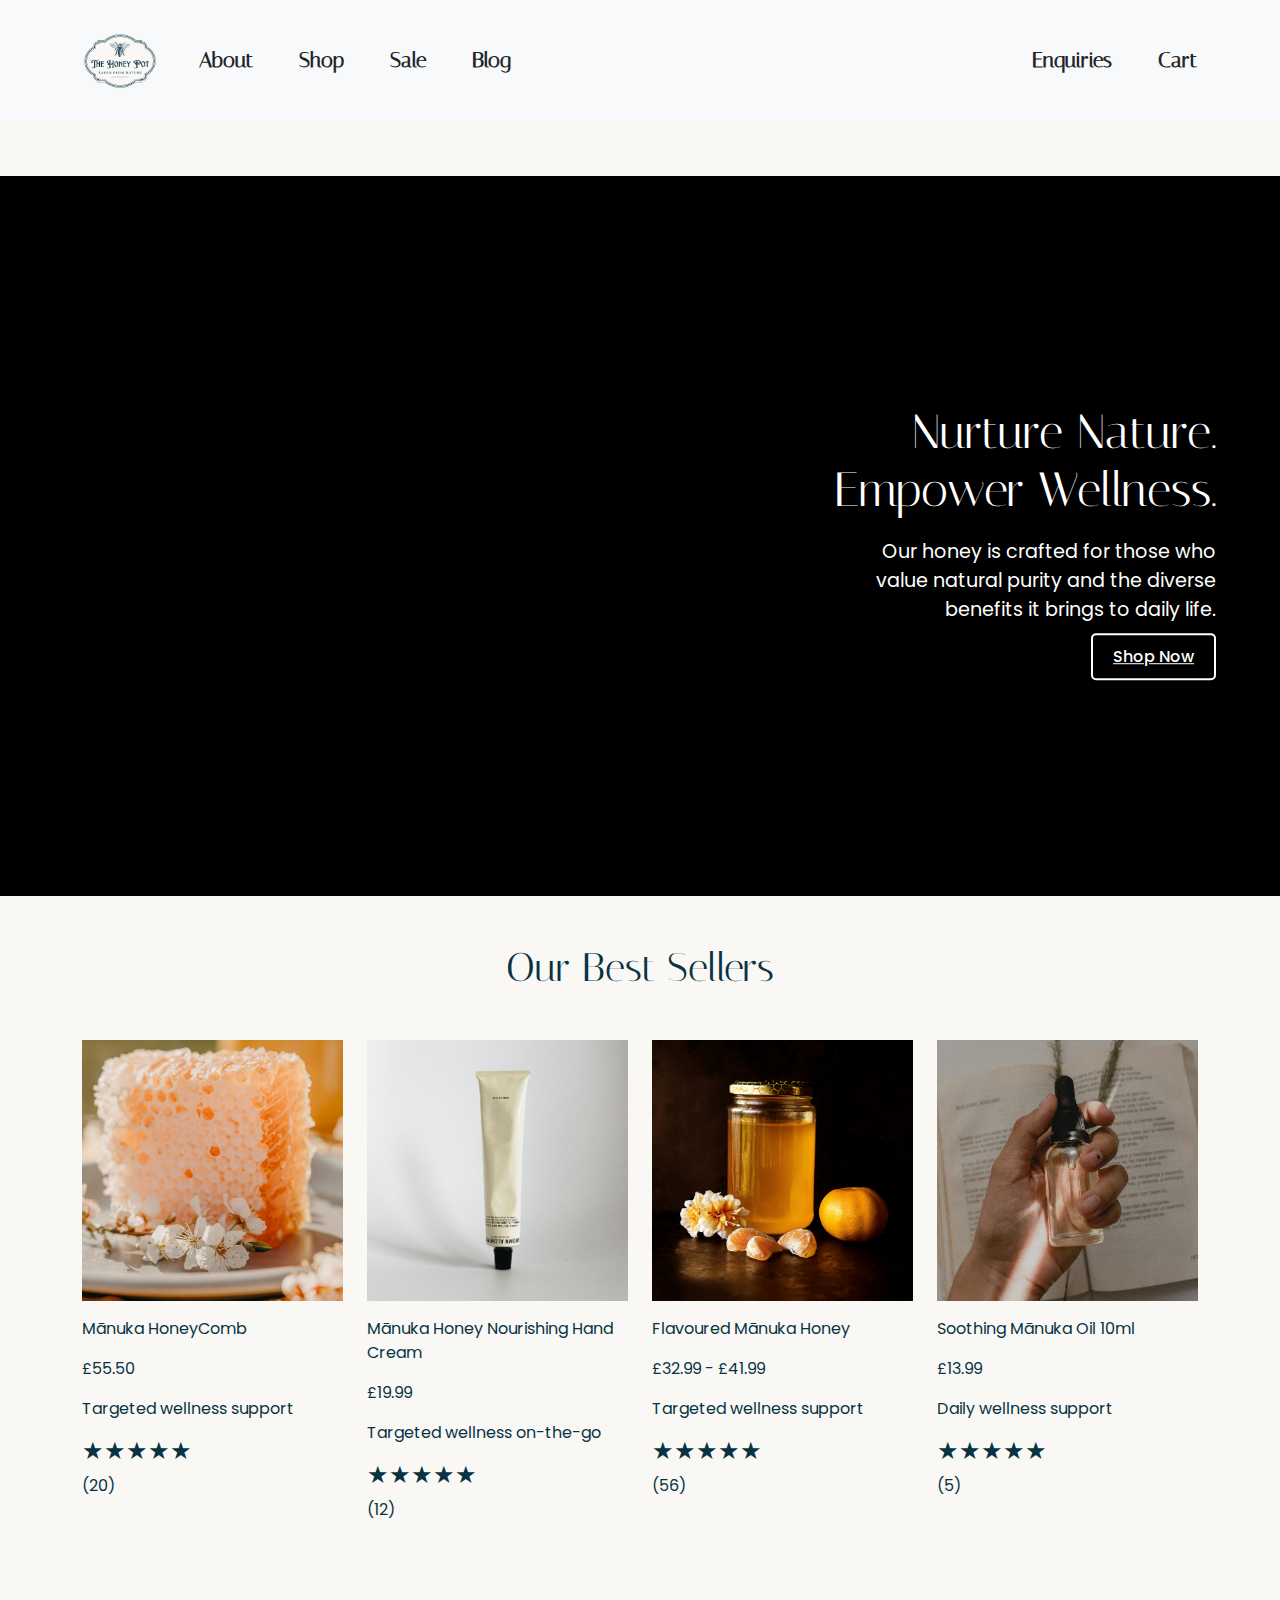
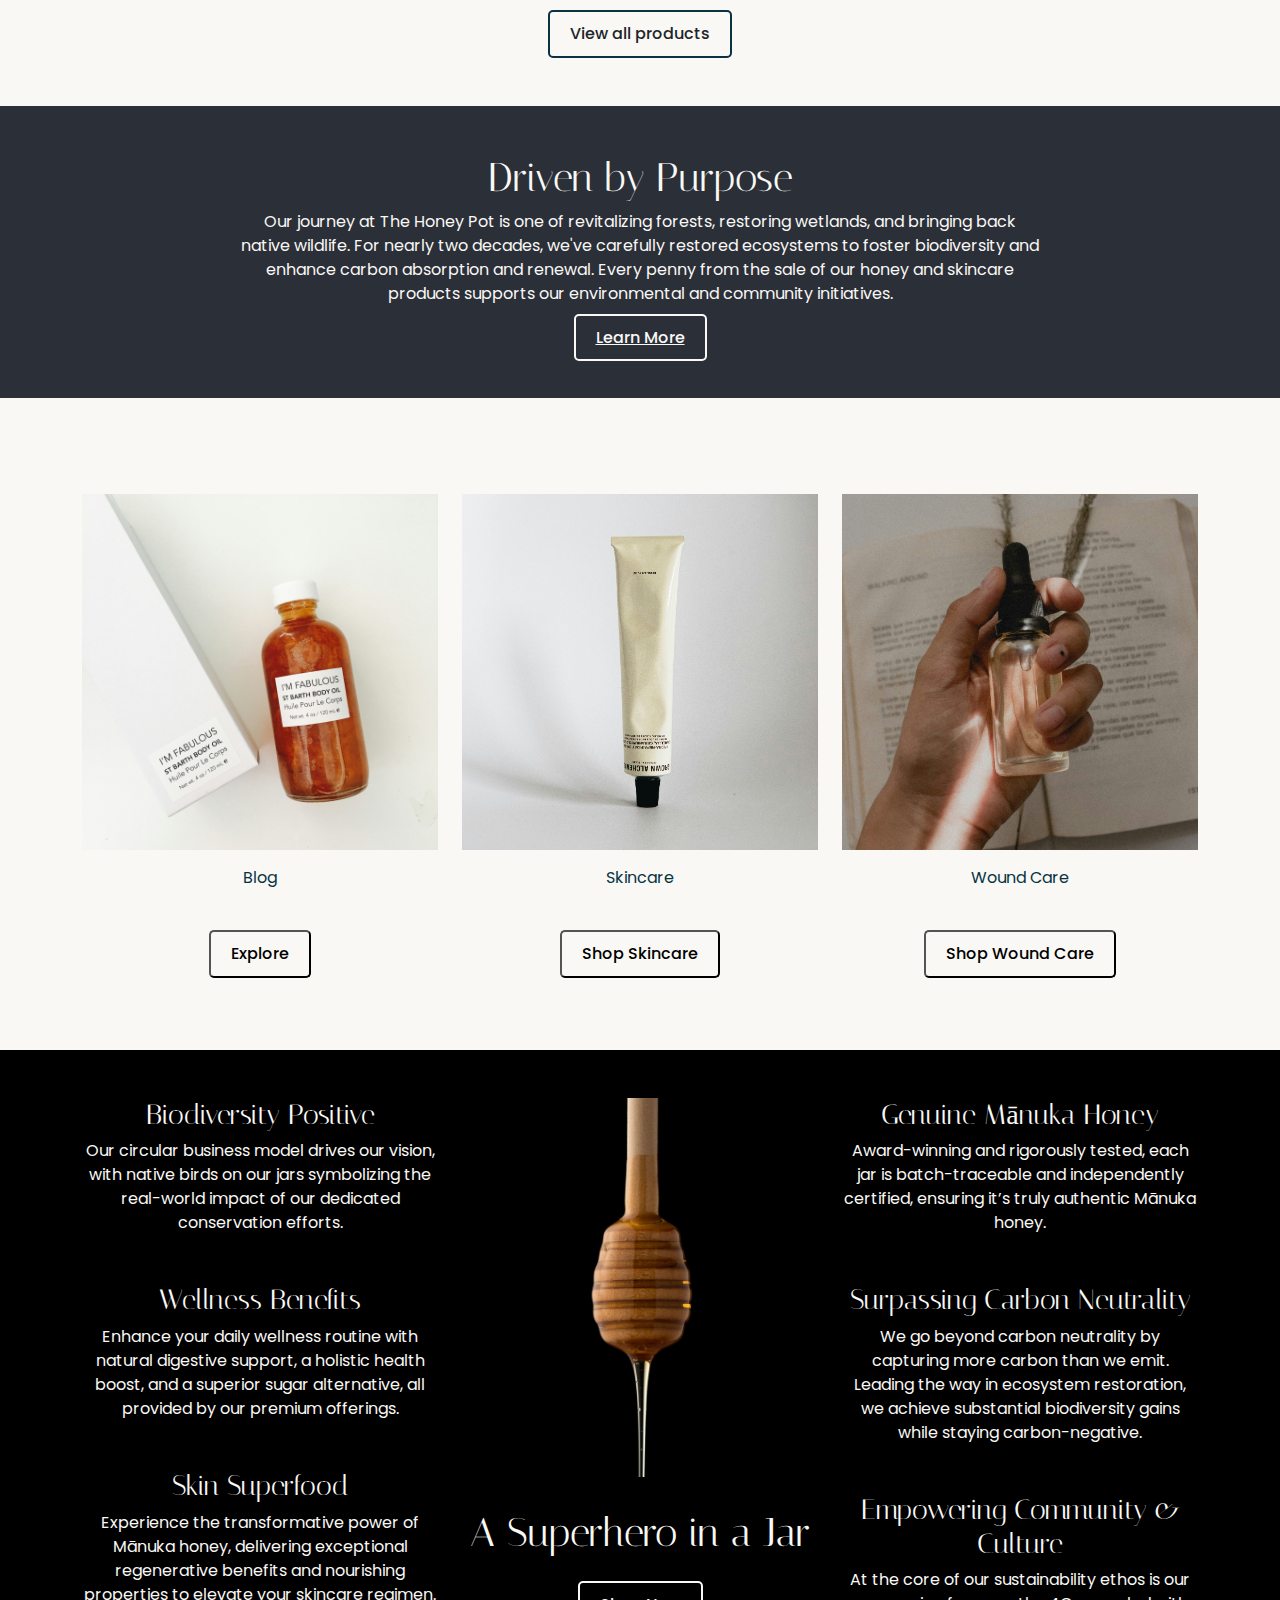
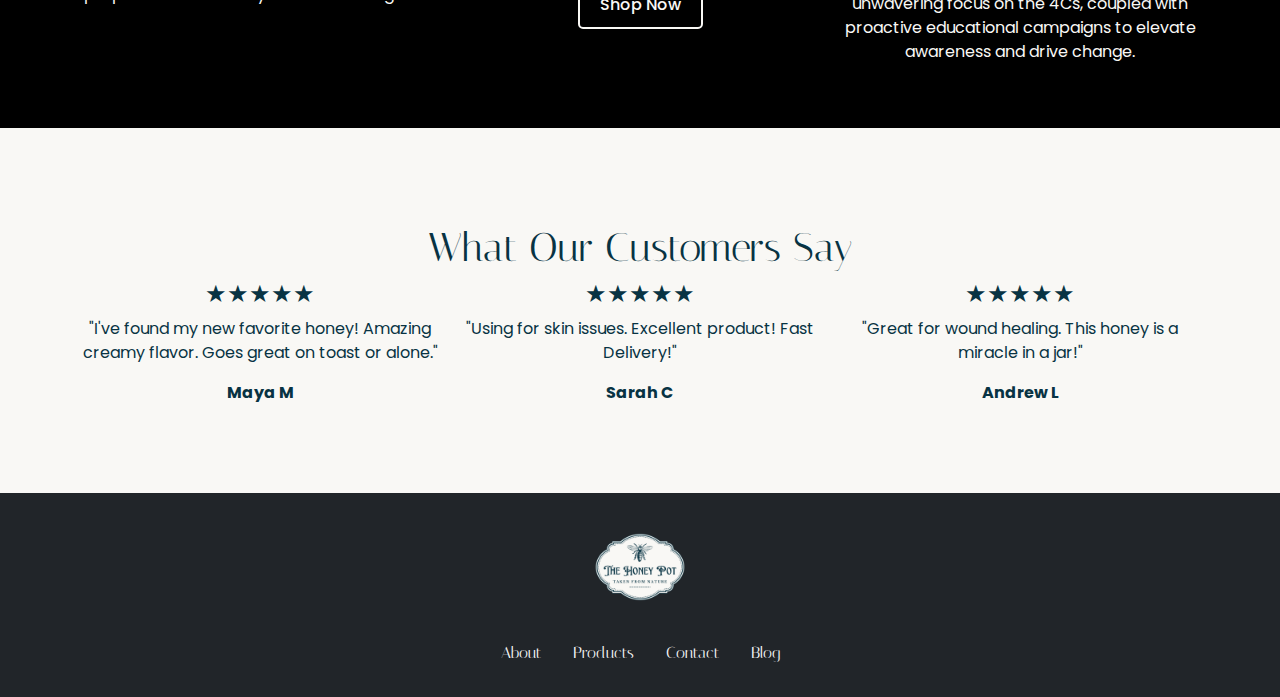
==== commit a3b5e33e: "Update index.html" ====
--- a/index.html
+++ b/index.html
@@ -52,46 +52,46 @@
         </section>
 
         <!-- Best Sellers Section -->
-<section id="shop" class="container text-center py-5">
-    <h1 class="mb-4">Our Best Sellers</h1>
-    <div class="row mt-5">
-        <div class="col-md-3 mb-4 text-start product-container">
-            <img src="images/honeycomb.jpg" alt="Manuka Honey" class="img-fluid">
-            <p class="mt-3">Mānuka HoneyComb</p>
-            <p>£55.50</p>
-            <p>Targeted wellness support</p>
-            <h4>★★★★★</h4><p>(20)</p>
-        </div>
-        <div class="col-md-3 mb-4 text-start product-container">
-            <img src="images/hand-cream.jpg" alt="Kanuka Honey" class="img-fluid">
-            <p class="mt-3">Mānuka Honey Nourishing Hand Cream</p>
-            <p>£19.99</p>
-            <p>Targeted wellness on-the-go</p>
-            <h4>★★★★★</h4><p>(12)</p>
-        </div>
-        <div class="col-md-3 mb-4 text-start product-container">
-            <img src="images/flavoured-honey.jpg" alt="Manuka Honey UMF 10+" class="img-fluid">
-            <p class="mt-3">Flavoured Mānuka Honey</p>
-            <p>£32.99 - £41.99</p>
-            <p>Targeted wellness support</p>
-            <h4>★★★★★</h4><p>(56)</p>
-        </div>
-        <div class="col-md-3 mb-4 text-start product-container">
-            <img src="oil.jpg" alt="Manuka Oil" class="img-fluid">
-            <p class="mt-3">Soothing Mānuka Oil 10ml</p>
-            <p>£13.99</p>
-            <p>Daily wellness support</p>
-            <h4>★★★★★</h4><p>(5)</p>
-        </div>
-    </div>
-    <div class="row mt-4">
-        <div class="col-12">
-            <button class="best-sellers-button mt-4">
-                <a href="shop.html" class="text-decoration-none text-dark">View all products</a>
-            </button>               
-        </div>
-    </div>
-</section>
+        <section id="shop" class="container text-center py-5">
+            <h1 class="mb-4">Our Best Sellers</h1>
+            <div class="row mt-5">
+                <div class="col-md-3 mb-4 text-start product-container">
+                    <img src="images/honeycomb.jpg" alt="Manuka Honey" class="img-fluid">
+                    <p class="mt-3">Mānuka HoneyComb</p>
+                    <p>£55.50</p>
+                    <p>Targeted wellness support</p>
+                    <h4>★★★★★</h4><p>(20)</p>
+                </div>
+                <div class="col-md-3 mb-4 text-start product-container">
+                    <img src="images/hand-cream.jpg" alt="Kanuka Honey" class="img-fluid">
+                    <p class="mt-3">Mānuka Honey Nourishing Hand Cream</p>
+                    <p>£19.99</p>
+                    <p>Targeted wellness on-the-go</p>
+                    <h4>★★★★★</h4><p>(12)</p>
+                </div>
+                <div class="col-md-3 mb-4 text-start product-container">
+                    <img src="images/flavoured-honey.jpg" alt="Manuka Honey UMF 10+" class="img-fluid">
+                    <p class="mt-3">Flavoured Mānuka Honey</p>
+                    <p>£32.99 - £41.99</p>
+                    <p>Targeted wellness support</p>
+                    <h4>★★★★★</h4><p>(56)</p>
+                </div>
+                <div class="col-md-3 mb-4 text-start product-container">
+                    <img src="oil.jpg" alt="Manuka Oil" class="img-fluid">
+                    <p class="mt-3">Soothing Mānuka Oil 10ml</p>
+                    <p>£13.99</p>
+                    <p>Daily wellness support</p>
+                    <h4>★★★★★</h4><p>(5)</p>
+                </div>
+            </div>
+            <div class="row mt-4">
+                <div class="col-12">
+                    <button class="best-sellers-button mt-4">
+                        <a href="shop.html" class="text-decoration-none text-dark">View all products</a>
+                    </button>               
+                </div>
+            </div>
+        </section>
 
         <!-- Driven by Purpose Section -->
         <section id="driven-by-purpose" class="py-5">
@@ -108,25 +108,25 @@
         </section> 
 
         <!-- Categories Section -->
-<section id="categories" class="container text-center py-5 mt-5">
-    <div class="row justify-content-center">
-        <div class="col-md-4 mb-4 product-container">
-            <img src="images/blog.jpg" alt="Blog" class="img-fluid">
-            <p class="mt-3">Blog</p>
-            <button class="transparent-button mt-4">Explore</button>
-        </div>
-        <div class="col-md-4 mb-4 product-container">
-            <img src="images/hand-cream.jpg" alt="Skincare" class="img-fluid">
-            <p class="mt-3">Skincare</p>
-            <button class="transparent-button mt-4">Shop Skincare</button>
-        </div>
-        <div class="col-md-4 mb-4 product-container">
-            <img src="oil.jpg" alt="Wound Care" class="img-fluid">
-            <p class="mt-3">Wound Care</p>
-            <button class="transparent-button mt-4">Shop Wound Care</button>
-        </div>
-    </div>
-</section>
+        <section id="categories" class="container text-center py-5 mt-5">
+            <div class="row justify-content-center">
+                <div class="col-md-4 mb-4 product-container">
+                    <img src="images/blog.jpg" alt="Blog" class="img-fluid">
+                    <p class="mt-3">Blog</p>
+                    <button class="categories-button mt-4">Explore</button>
+                </div>
+                <div class="col-md-4 mb-4 product-container">
+                    <img src="images/hand-cream.jpg" alt="Skincare" class="img-fluid">
+                    <p class="mt-3">Skincare</p>
+                    <button class="categories-button mt-4">Shop Skincare</button>
+                </div>
+                <div class="col-md-4 mb-4 product-container">
+                    <img src="oil.jpg" alt="Wound Care" class="img-fluid">
+                    <p class="mt-3">Wound Care</p>
+                    <button class="categories-button mt-4">Shop Wound Care</button>
+                </div>
+            </div>
+        </section>
 
 
         <!-- Combined Features Section -->
--- a/styles-global.css
+++ b/styles-global.css
@@ -65,11 +65,12 @@
     color: #083343;
     text-decoration: none;
     font-size: 1.3em;
-    transition: color 0.3s ease;
+    transition: color 0.3s ease, transform 0.3s ease; /* Added transform transition */
 }
 
 header .navbar-nav li a:hover {
-    color: #2b7a78;
+    color: #2b7a78; /* Hover color */
+    transform: translateY(-5px); /* Move text up by 5 pixels */
 }
 
 /* Video Hero Section Styling */
@@ -182,6 +183,24 @@
     border: 2px solid #083343;
 }
 
+/* Categories Button Styling */
+.categories-button {
+    background-color: transparent;
+    color: ##083343;
+    border: 2px solid ##083343;
+    padding: 10px 20px;
+    border-radius: 5px;
+    cursor: pointer;
+    transition: background-color 0.3s, color 0.3s, border-color 0.3s;
+    font-family: 'Poppins', sans-serif; /* Poppins for button text */
+}
+
+.categories-button:hover {
+    background-color: #083343;
+    color: #ffffff;
+    border: 2px solid #083343;
+}
+
 /* Features Section Styling */
 #features {
     background-color: #000000 !important; /* Black background with !important */
@@ -221,17 +240,18 @@
 #driven-by-purpose {
     background-color: #2b2f38 !important; /* Use the same dark background color as "A Journey with Nature" */
     color: #f9f8f5 !important; /* Light text color */
-    padding: 50px 20px 0;
+    padding: 50px 20px;
     text-align: center;
 }
 
 #driven-by-purpose p {
     max-width: 800px; /* Constrain paragraph width */
-    margin: 0 auto; /* Center the paragraph */
+    margin: 0 auto 20px; /* Add margin-bottom to separate from button */
 }
 
 /* Purpose Button Styling */
 .purpose-button {
+    margin-top: 20px;
     background-color: transparent;
     color: #f9f8f5;
     border: 2px solid #f9f8f5;
@@ -246,6 +266,25 @@
     background-color: #083343;
     color: #ffffff;
     border: 2px solid #083343;
+}
+
+/* Footer Styling */
+footer {
+    background-color: #343a40;
+    color: #ffffff;
+    text-align: center;
+    padding: 20px 0;
+}
+
+footer .nav-link {
+    color: #ffffff;
+    font-family: 'Italiana', sans-serif;
+    transition: color 0.3s ease, transform 0.3s ease; /* Added transform transition */
+}
+
+footer .nav-link:hover {
+    color: #6c757d; /* Hover color */
+    transform: translateY(-5px); /* Move text up by 5 pixels */
 }
 
 /* Responsive Adjustments */
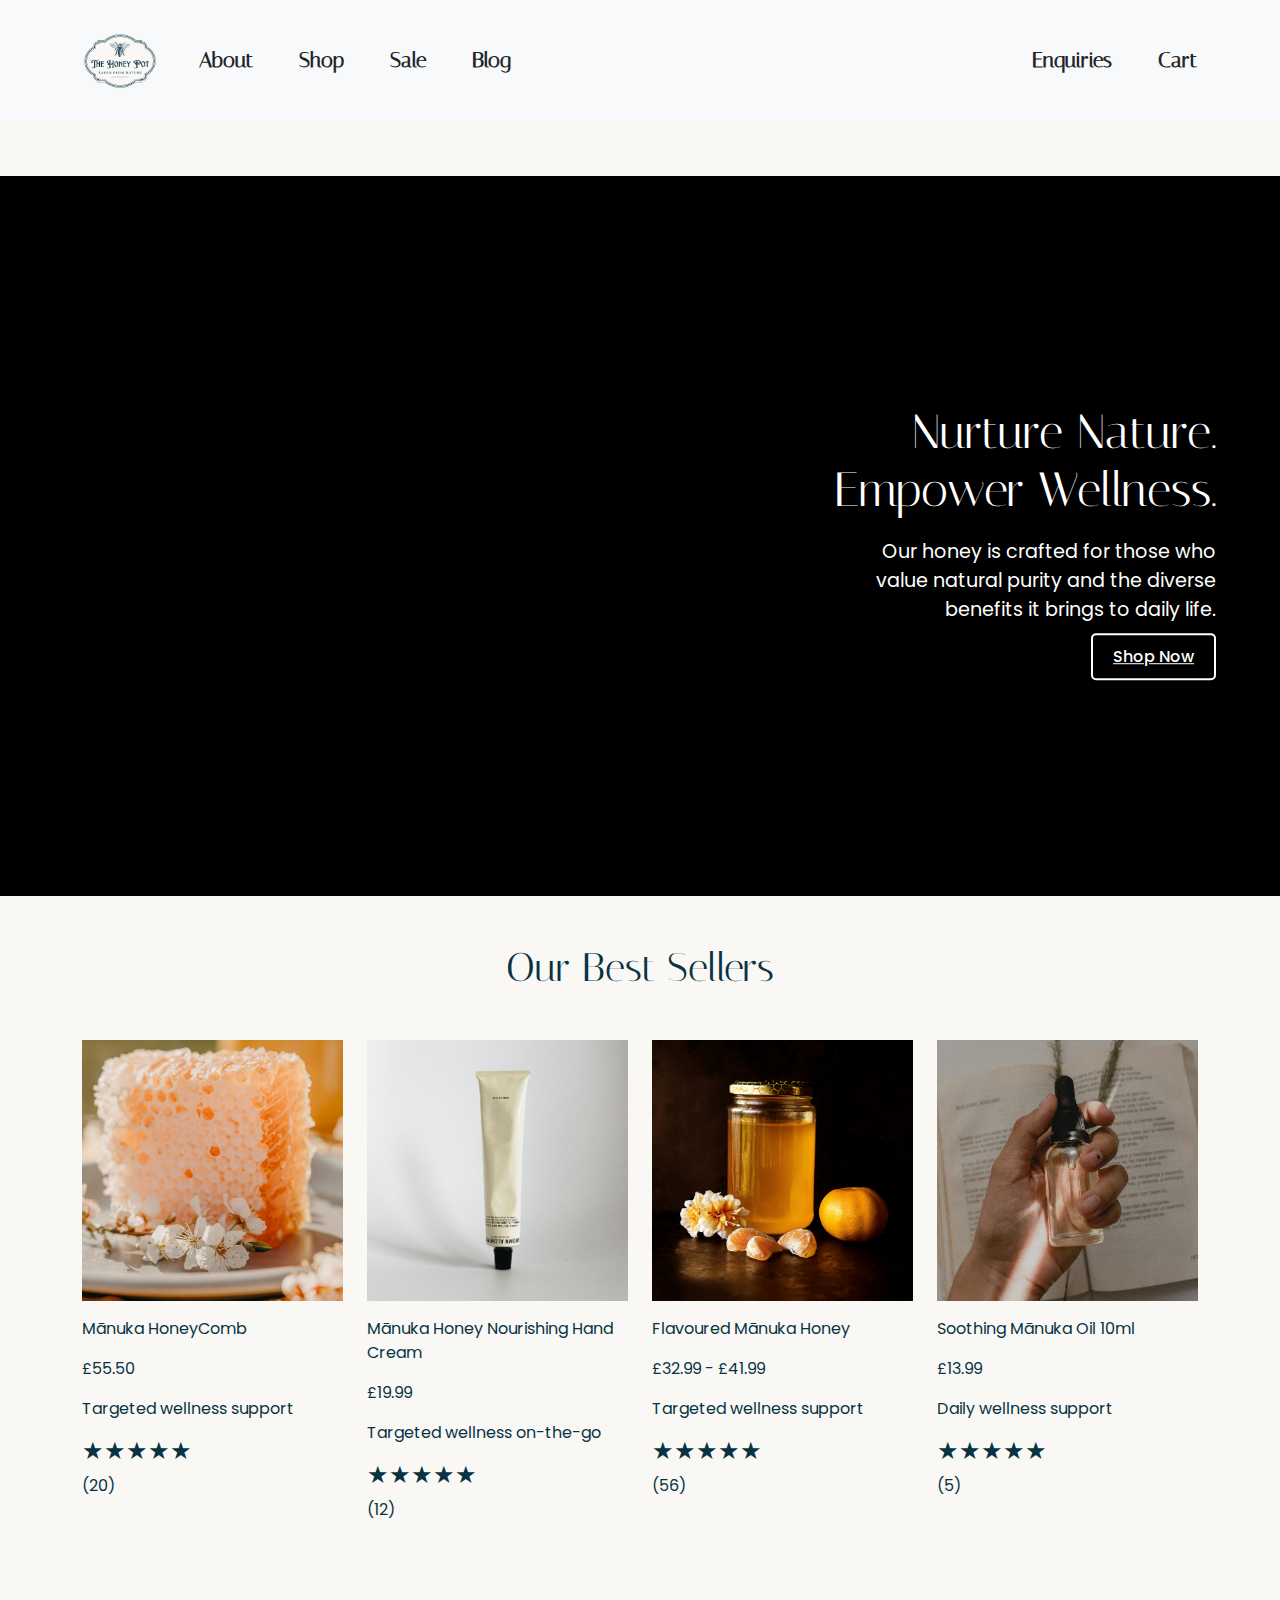
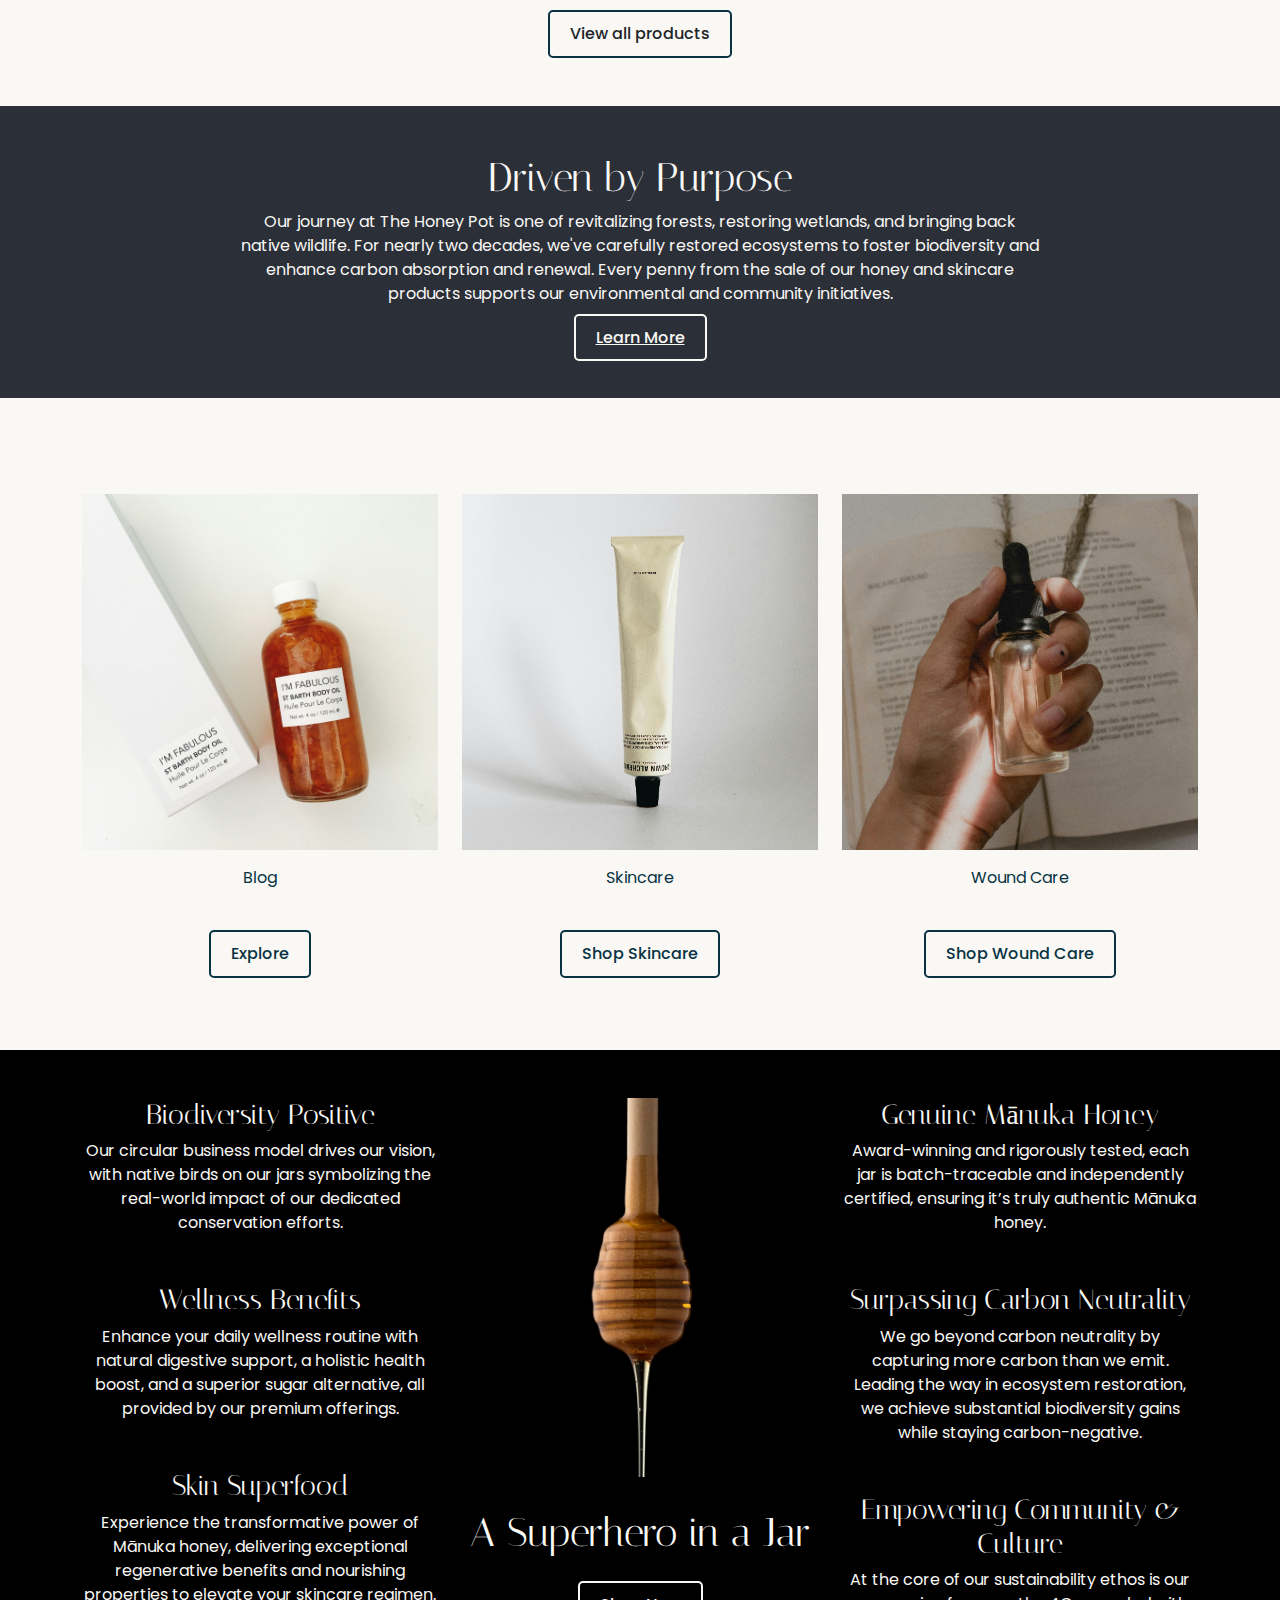
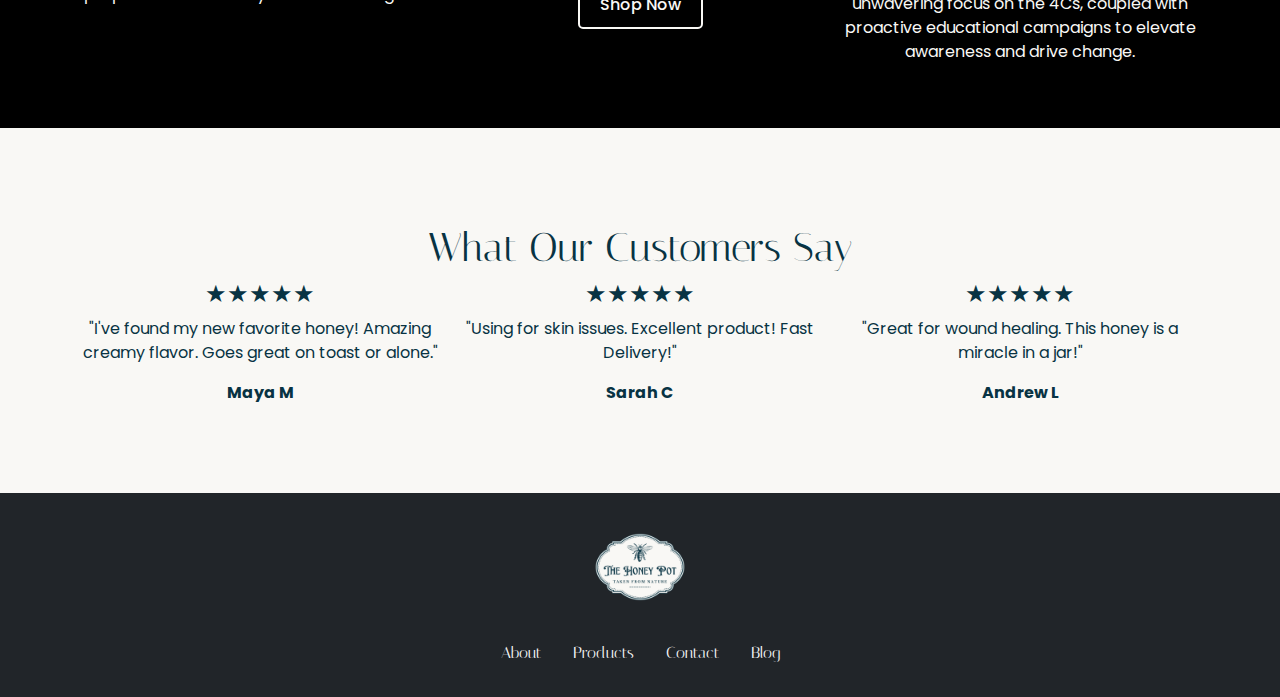
==== commit 8a31cfdc: "Update index.html" ====
--- a/index.html
+++ b/index.html
@@ -24,7 +24,7 @@
             <div class="collapse navbar-collapse" id="navbarNav">
                 <ul class="navbar-nav me-auto">
                     <li class="nav-item"><a class="nav-link text-dark" href="About.html"><strong>About</strong></a></li>
-                    <li class="nav-item"><a class="nav-link text-dark" href="#shop"><strong>Shop</strong></a></li>
+                    <li class="nav-item"><a class="nav-link text-dark" href="shop_pagev2.html"><strong>Shop</strong></a></li>
                     <li class="nav-item"><a class="nav-link text-dark" href="sale.html"><strong>Sale</strong></a></li>
                     <li class="nav-item"><a class="nav-link text-dark" href="FP.html"><strong>Blog</strong></a></li>
                 </ul>
@@ -47,7 +47,7 @@
             <div class="overlay-content">
                 <h1>Nurture Nature. Empower Wellness.</h1>
                 <p>Our honey is crafted for those who value natural purity and the diverse benefits it brings to daily life.</p>
-            <a class="transparent-button" href="shop.html">Shop Now</a>
+            <a class="transparent-button" href="shop_pagev2.html">Shop Now</a>
             </div>
         </section>
 
@@ -87,7 +87,7 @@
             <div class="row mt-4">
                 <div class="col-12">
                     <button class="best-sellers-button mt-4">
-                        <a href="shop.html" class="text-decoration-none text-dark">View all products</a>
+                        <a href="shop_pagev2.html" class="text-decoration-none text-dark">View all products</a>
                     </button>               
                 </div>
             </div>
@@ -192,7 +192,7 @@
             <img src="images/vintage-transparent.png" alt="Company Logo" class="img-fluid mb-3" style="max-width: 100px;">
             <ul class="nav justify-content-center">
                 <li class="nav-item"><a class="nav-link text-light" href="About.html">About</a></li>
-                <li class="nav-item"><a class="nav-link text-light" href="#shop">Products</a></li>
+                <li class="nav-item"><a class="nav-link text-light" href="shop_pagev2">Products</a></li>
                 <li class="nav-item"><a class="nav-link text-light" href="Enquiries.html">Contact</a></li>
                 <li class="nav-item"><a class="nav-link text-light" href="FP.html">Blog</a></li>
             </ul>
--- a/styles-global.css
+++ b/styles-global.css
@@ -186,8 +186,8 @@
 /* Categories Button Styling */
 .categories-button {
     background-color: transparent;
-    color: ##083343;
-    border: 2px solid ##083343;
+    color: #083343;
+    border: 2px solid #083343;
     padding: 10px 20px;
     border-radius: 5px;
     cursor: pointer;
@@ -196,8 +196,8 @@
 }
 
 .categories-button:hover {
-    background-color: #083343;
-    color: #ffffff;
+   background-color: #083343;
+    color: #f9f8f5;
     border: 2px solid #083343;
 }
 
